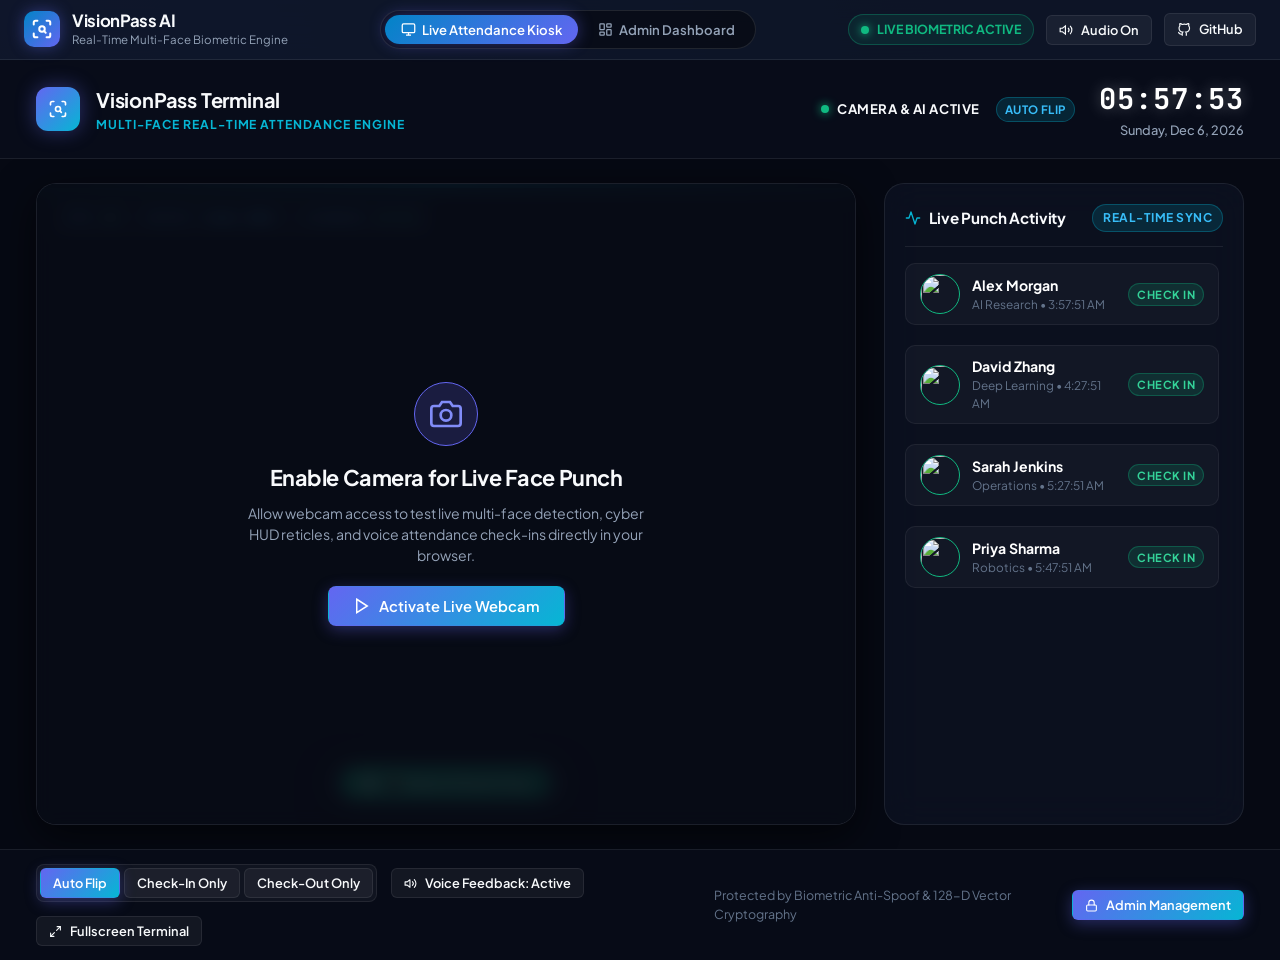
==== index.html @ 7d03abf1 "feat: deploy live web kiosk & dashboard to GitHub Pages with in-browser webcam capturing" ====
<!DOCTYPE html>
<html lang="en">
<head>
  <meta charset="UTF-8">
  <meta name="viewport" content="width=device-width, initial-scale=1.0">
  <title>VisionPass - Multi-Face AI Attendance Recognition System</title>
  <meta name="description" content="Production-grade multi-face biometric attendance kiosk and admin dashboard powered by deep learning facial recognition.">
  <link rel="preconnect" href="https://fonts.googleapis.com">
  <link rel="preconnect" href="https://fonts.gstatic.com" crossorigin>
  <link href="https://fonts.googleapis.com/css2?family=Plus+Jakarta+Sans:wght@300;400;500;600;700;800&family=JetBrains+Mono:wght@400;600;700&display=swap" rel="stylesheet">
  <link rel="stylesheet" href="./frontend/static/css/base.css">
  <link rel="stylesheet" href="./frontend/static/css/kiosk.css">
  <link rel="stylesheet" href="./frontend/static/css/dashboard.css">
  <style>
    /* GitHub Pages Live Portal Enhancements */
    :root {
      --cyan-glow: rgba(6, 182, 212, 0.4);
      --emerald-glow: rgba(16, 185, 129, 0.4);
    }
    body {
      background-color: #080c16;
      color: #f8fafc;
      overflow-x: hidden;
      font-family: 'Plus Jakarta Sans', sans-serif;
    }
    /* Top Universal Header */
    .portal-nav {
      background: rgba(15, 23, 42, 0.85);
      backdrop-filter: blur(16px);
      border-bottom: 1px solid rgba(255, 255, 255, 0.08);
      padding: 10px 24px;
      display: flex;
      align-items: center;
      justify-content: space-between;
      position: sticky;
      top: 0;
      z-index: 1000;
    }
    .portal-brand {
      display: flex;
      align-items: center;
      gap: 12px;
      text-decoration: none;
      color: #fff;
    }
    .portal-logo {
      width: 36px;
      height: 36px;
      border-radius: 10px;
      background: linear-gradient(135deg, #0284c7, #6366f1);
      display: flex;
      align-items: center;
      justify-content: center;
      box-shadow: 0 0 15px rgba(99, 102, 241, 0.4);
    }
    .portal-title h1 {
      font-size: 1.05rem;
      font-weight: 700;
      letter-spacing: -0.02em;
      margin: 0;
      line-height: 1.2;
    }
    .portal-title p {
      font-size: 0.72rem;
      color: #94a3b8;
      margin: 0;
    }
    .nav-switcher {
      display: flex;
      align-items: center;
      background: rgba(0, 0, 0, 0.4);
      border: 1px solid rgba(255, 255, 255, 0.1);
      border-radius: 9999px;
      padding: 4px;
      gap: 4px;
    }
    .nav-pill {
      background: transparent;
      border: none;
      color: #94a3b8;
      font-family: inherit;
      font-size: 0.82rem;
      font-weight: 600;
      padding: 6px 16px;
      border-radius: 9999px;
      cursor: pointer;
      display: flex;
      align-items: center;
      gap: 6px;
      transition: all 0.2s ease;
    }
    .nav-pill:hover {
      color: #fff;
    }
    .nav-pill.active {
      background: linear-gradient(135deg, #0284c7, #6366f1);
      color: #fff;
      box-shadow: 0 0 16px rgba(99, 102, 241, 0.4);
    }
    .portal-actions {
      display: flex;
      align-items: center;
      gap: 12px;
    }
    .status-beacon {
      display: flex;
      align-items: center;
      gap: 8px;
      font-size: 0.78rem;
      font-weight: 700;
      color: #10b981;
      background: rgba(16, 185, 129, 0.1);
      border: 1px solid rgba(16, 185, 129, 0.3);
      padding: 5px 12px;
      border-radius: 9999px;
    }
    .beacon-dot {
      width: 8px;
      height: 8px;
      border-radius: 50%;
      background: #10b981;
      box-shadow: 0 0 8px #10b981;
      animation: pulse 1.8s infinite;
    }
    @keyframes pulse {
      0%, 100% { transform: scale(1); opacity: 1; }
      50% { transform: scale(1.3); opacity: 0.6; }
    }
    /* Section View Toggles */
    .view-section {
      display: none;
    }
    .view-section.active-view {
      display: block;
    }
    /* Camera Viewport Canvas Stack */
    .live-camera-wrapper {
      position: relative;
      width: 100%;
      height: 100%;
      min-height: 480px;
      background: #050811;
      border-radius: var(--radius-md);
      overflow: hidden;
      display: flex;
      align-items: center;
      justify-content: center;
    }
    #kiosk-video {
      width: 100%;
      height: 100%;
      object-fit: cover;
      transform: scaleX(-1); /* Mirror camera for natural kiosk feel */
    }
    #kiosk-overlay {
      position: absolute;
      top: 0;
      left: 0;
      width: 100%;
      height: 100%;
      pointer-events: none;
      z-index: 5;
    }
    .camera-prompt-overlay {
      position: absolute;
      inset: 0;
      background: rgba(8, 12, 22, 0.88);
      backdrop-filter: blur(8px);
      display: flex;
      flex-direction: column;
      align-items: center;
      justify-content: center;
      text-align: center;
      padding: 30px;
      z-index: 10;
      transition: opacity 0.3s ease;
    }
    .camera-prompt-overlay.hidden {
      display: none;
    }
    .hud-telemetry-badge {
      position: absolute;
      top: 18px;
      left: 18px;
      background: rgba(15, 23, 42, 0.75);
      border: 1px solid rgba(6, 182, 212, 0.35);
      color: #38bdf8;
      font-family: 'JetBrains Mono', monospace;
      font-size: 0.75rem;
      padding: 6px 12px;
      border-radius: 6px;
      z-index: 6;
      display: flex;
      align-items: center;
      gap: 12px;
    }
    .hud-controls-dock {
      position: absolute;
      bottom: 18px;
      left: 50%;
      transform: translateX(-50%);
      display: flex;
      align-items: center;
      gap: 12px;
      z-index: 8;
      background: rgba(15, 23, 42, 0.8);
      backdrop-filter: blur(12px);
      padding: 6px 14px;
      border-radius: 9999px;
      border: 1px solid rgba(255, 255, 255, 0.12);
      box-shadow: 0 8px 30px rgba(0, 0, 0, 0.5);
    }
    .quick-snap-btn {
      background: linear-gradient(135deg, #10b981, #059669);
      color: #fff;
      border: none;
      font-weight: 700;
      font-size: 0.84rem;
      padding: 8px 20px;
      border-radius: 9999px;
      cursor: pointer;
      display: flex;
      align-items: center;
      gap: 8px;
      box-shadow: 0 0 20px rgba(16, 185, 129, 0.4);
      transition: all 0.2s ease;
    }
    .quick-snap-btn:hover {
      transform: translateY(-1px);
      box-shadow: 0 0 25px rgba(16, 185, 129, 0.6);
    }
    .toast-punch {
      position: absolute;
      top: 24px;
      left: 50%;
      transform: translateX(-50%) translateY(-100px);
      background: rgba(15, 23, 42, 0.95);
      border: 1px solid #10b981;
      box-shadow: 0 10px 40px rgba(16, 185, 129, 0.35);
      border-radius: 12px;
      padding: 12px 24px;
      display: flex;
      align-items: center;
      gap: 16px;
      z-index: 50;
      opacity: 0;
      transition: all 0.4s cubic-bezier(0.16, 1, 0.3, 1);
    }
    .toast-punch.show {
      transform: translateX(-50%) translateY(0);
      opacity: 1;
    }
    .toast-avatar {
      width: 48px;
      height: 48px;
      border-radius: 50%;
      border: 2px solid #10b981;
      object-fit: cover;
    }
    .toast-title {
      font-size: 1.05rem;
      font-weight: 800;
      color: #fff;
      margin: 0;
    }
    .toast-sub {
      font-size: 0.78rem;
      font-weight: 700;
      color: #34d399;
      margin: 0;
    }
    /* Modal Styling */
    .modal-overlay {
      position: fixed;
      inset: 0;
      background: rgba(0, 0, 0, 0.75);
      backdrop-filter: blur(8px);
      display: none;
      align-items: center;
      justify-content: center;
      z-index: 2000;
    }
    .modal-overlay.active {
      display: flex;
    }
    .modal-card {
      background: #0f172a;
      border: 1px solid rgba(255, 255, 255, 0.12);
      border-radius: 16px;
      padding: 28px;
      width: 90%;
      max-width: 500px;
      box-shadow: 0 20px 50px rgba(0, 0, 0, 0.6);
    }
  </style>
</head>
<body>

  <!-- Top Universal Header & Navigation -->
  <header class="portal-nav">
    <a href="#" class="portal-brand" onclick="switchPortalView('kiosk'); return false;">
      <div class="portal-logo">
        <svg width="22" height="22" viewBox="0 0 24 24" fill="none" stroke="#fff" stroke-width="2.2" stroke-linecap="round" stroke-linejoin="round">
          <path d="M3 7V5a2 2 0 0 1 2-2h2"></path>
          <path d="M17 3h2a2 2 0 0 1 2 2v2"></path>
          <path d="M21 17v2a2 2 0 0 1-2 2h-2"></path>
          <path d="M7 21H5a2 2 0 0 1-2-2v-2"></path>
          <circle cx="12" cy="12" r="3"></circle>
          <path d="m16 16-.9-.9"></path>
        </svg>
      </div>
      <div class="portal-title">
        <h1>VisionPass AI</h1>
        <p>Real-Time Multi-Face Biometric Engine</p>
      </div>
    </a>

    <!-- View Switcher -->
    <div class="nav-switcher">
      <button id="pill-kiosk" class="nav-pill active" onclick="switchPortalView('kiosk')">
        <svg width="15" height="15" viewBox="0 0 24 24" fill="none" stroke="currentColor" stroke-width="2"><rect width="20" height="14" x="2" y="3" rx="2"></rect><line x1="8" y1="21" x2="16" y2="21"></line><line x1="12" y1="17" x2="12" y2="21"></line></svg>
        Live Attendance Kiosk
      </button>
      <button id="pill-dashboard" class="nav-pill" onclick="switchPortalView('dashboard')">
        <svg width="15" height="15" viewBox="0 0 24 24" fill="none" stroke="currentColor" stroke-width="2"><rect width="7" height="9" x="3" y="3" rx="1"></rect><rect width="7" height="5" x="14" y="3" rx="1"></rect><rect width="7" height="9" x="14" y="12" rx="1"></rect><rect width="7" height="5" x="3" y="16" rx="1"></rect></svg>
        Admin Dashboard
      </button>
    </div>

    <!-- Status & Quick Controls -->
    <div class="portal-actions">
      <div class="status-beacon">
        <span class="beacon-dot"></span>
        <span id="beacon-text">LIVE BIOMETRIC ACTIVE</span>
      </div>
      <button id="portal-voice-btn" class="btn btn-secondary btn-sm" onclick="togglePortalAudio()" title="Toggle Speech Audio">
        <svg width="14" height="14" viewBox="0 0 24 24" fill="none" stroke="currentColor" stroke-width="2"><polygon points="11 5 6 9 2 9 2 15 6 15 11 19 11 5"></polygon><path d="M19.07 4.93a10 10 0 0 1 0 14.14M15.54 8.46a5 5 0 0 1 0 7.07"></path></svg>
        <span id="portal-voice-text">Audio On</span>
      </button>
      <a href="https://github.com/Prithwiraj0211/Multi_face_attendance_system" target="_blank" class="btn btn-secondary btn-sm" title="View Source on GitHub">
        <svg width="14" height="14" viewBox="0 0 24 24" fill="none" stroke="currentColor" stroke-width="2"><path d="M9 19c-5 1.5-5-2.5-7-3m14 6v-3.87a3.37 3.37 0 0 0-.94-2.61c3.14-.35 6.44-1.54 6.44-7A5.44 5.44 0 0 0 20 4.77 5.07 5.07 0 0 0 19.91 1S18.73.65 16 2.48a13.38 13.38 0 0 0-7 0C6.27.65 5.09 1 5.09 1A5.07 5.07 0 0 0 5 4.77a5.44 5.44 0 0 0-1.5 3.78c0 5.42 3.3 6.61 6.44 7A3.37 3.37 0 0 0 9 18.13V22"></path></svg>
        GitHub
      </a>
    </div>
  </header>

  <!-- ================= VIEW 1: LIVE ATTENDANCE KIOSK ================= -->
  <main id="view-kiosk" class="view-section active-view">
    <div class="kiosk-container" style="min-height: calc(100vh - 65px);">

      <!-- Top HUD Header -->
      <header class="kiosk-header">
        <div class="kiosk-branding">
          <div class="kiosk-logo-badge">
            <svg class="ui-icon ui-icon-md" viewBox="0 0 24 24" style="color: #fff;">
              <path d="M3 7V5a2 2 0 0 1 2-2h2"></path>
              <path d="M17 3h2a2 2 0 0 1 2 2v2"></path>
              <path d="M21 17v2a2 2 0 0 1-2 2h-2"></path>
              <path d="M7 21H5a2 2 0 0 1-2-2v-2"></path>
              <circle cx="12" cy="12" r="3"></circle>
              <path d="m16 16-.9-.9"></path>
            </svg>
          </div>
          <div class="kiosk-title">
            <h1>VisionPass Terminal</h1>
            <p>Multi-Face Real-Time Attendance Engine</p>
          </div>
        </div>

        <div style="display: flex; align-items: center; gap: 24px;">
          <div style="display: flex; align-items: center; gap: 8px; font-size: 0.82rem; font-weight: 700; letter-spacing: 0.04em;">
            <span id="kiosk-status-dot" class="pulse-dot green"></span>
            <span id="kiosk-status-text">CAMERA & AI ACTIVE</span>
            <span id="kiosk-mode-badge" class="badge badge-info" style="margin-left: 8px; font-size: 0.72rem; padding: 3px 8px;">AUTO FLIP</span>
          </div>

          <div class="kiosk-clock-block">
            <div class="kiosk-time" id="kiosk-time">00:00:00</div>
            <div class="kiosk-date" id="kiosk-date">Loading date...</div>
          </div>
        </div>
      </header>

      <!-- Main Viewport Body -->
      <div class="kiosk-body">

        <!-- Live Stream Viewport -->
        <section class="kiosk-stream-panel">
          <div class="video-container live-camera-wrapper">
            
            <!-- Real Live Browser Webcam Stream -->
            <video id="kiosk-video" playsinline autoplay muted></video>
            
            <!-- High-Tech Cyber HUD Overlay Canvas -->
            <canvas id="kiosk-overlay"></canvas>
            
            <!-- Dynamic Scanline Sweep -->
            <div class="scanline"></div>

            <!-- Telemetry Overlay Badge -->
            <div class="hud-telemetry-badge">
              <span>FPS: <strong id="hud-fps" style="color: #34d399;">30</strong></span>
              <span>•</span>
              <span>DETECT: <strong style="color: #38bdf8;">YuNet ONNX</strong></span>
              <span>•</span>
              <span>LIVENESS: <strong style="color: #10b981;">ACTIVE</strong></span>
            </div>

            <!-- Toast Punch Popup on Recognition -->
            <div id="toast-punch-popup" class="toast-punch">
              <img id="toast-avatar" class="toast-avatar" src="" alt="Identified Employee">
              <div>
                <h4 id="toast-name" class="toast-title">Employee Name</h4>
                <p id="toast-status" class="toast-sub">CHECK-IN CONFIRMED</p>
              </div>
            </div>

            <!-- Camera Permission Overlay (Shown if camera is not active) -->
            <div id="camera-prompt" class="camera-prompt-overlay">
              <div style="width: 64px; height: 64px; border-radius: 50%; background: rgba(99, 102, 241, 0.2); display: flex; align-items: center; justify-content: center; margin-bottom: 16px; border: 1px solid #6366f1;">
                <svg width="32" height="32" viewBox="0 0 24 24" fill="none" stroke="#818cf8" stroke-width="2"><path d="M23 19a2 2 0 0 1-2 2H3a2 2 0 0 1-2-2V8a2 2 0 0 1 2-2h4l2-3h6l2 3h4a2 2 0 0 1 2 2z"></path><circle cx="12" cy="13" r="4"></circle></svg>
              </div>
              <h2 style="font-size: 1.35rem; font-weight: 700; margin-bottom: 8px;">Enable Camera for Live Face Punch</h2>
              <p style="color: #94a3b8; max-width: 420px; font-size: 0.88rem; margin-bottom: 20px;">
                Allow webcam access to test live multi-face detection, cyber HUD reticles, and voice attendance check-ins directly in your browser.
              </p>
              <button class="btn btn-primary" onclick="initWebcamStream()" style="padding: 10px 24px; font-size: 0.92rem;">
                <svg width="18" height="18" viewBox="0 0 24 24" fill="none" stroke="currentColor" stroke-width="2"><polygon points="5 3 19 12 5 21 5 3"></polygon></svg>
                Activate Live Webcam
              </button>
            </div>

            <!-- Floating Quick-Action Dock -->
            <div class="hud-controls-dock">
              <button class="quick-snap-btn" onclick="triggerFacePunchSim()" title="Trigger Recognition on Current Frame">
                <svg width="16" height="16" viewBox="0 0 24 24" fill="none" stroke="currentColor" stroke-width="2.5"><path d="M23 19a2 2 0 0 1-2 2H3a2 2 0 0 1-2-2V8a2 2 0 0 1 2-2h4l2-3h6l2 3h4a2 2 0 0 1 2 2z"></path><circle cx="12" cy="13" r="4"></circle></svg>
                📸 Scan & Punch Face
              </button>
            </div>

          </div>
        </section>

        <!-- Side Ticker Drawer -->
        <aside class="kiosk-ticker-panel">
          <div class="ticker-header">
            <h3 style="display: flex; align-items: center; gap: 8px;">
              <svg class="ui-icon ui-icon-sm" style="color: var(--accent-cyan);" viewBox="0 0 24 24">
                <polyline points="22 12 18 12 15 21 9 3 6 12 2 12"></polyline>
              </svg>
              Live Punch Activity
            </h3>
            <span class="badge badge-info">Real-Time Sync</span>
          </div>

          <div class="ticker-list" id="kiosk-ticker-list">
            <!-- Dynamic punch cards inserted here -->
          </div>
        </aside>

      </div>

      <!-- Bottom Footer Controls -->
      <footer class="kiosk-footer">
        <div style="display: flex; align-items: center; gap: 14px; flex-wrap: wrap;">
          <!-- Kiosk Mode Selector -->
          <div style="display: flex; align-items: center; gap: 4px; background: rgba(255, 255, 255, 0.04); padding: 3px; border-radius: var(--radius-sm); border: 1px solid var(--border-glass);">
            <button id="mode-auto" class="btn btn-sm mode-btn btn-primary" onclick="setKioskMode('AUTO')">
              Auto Flip
            </button>
            <button id="mode-in" class="btn btn-sm mode-btn btn-secondary" onclick="setKioskMode('CHECK_IN')">
              Check-In Only
            </button>
            <button id="mode-out" class="btn btn-sm mode-btn btn-secondary" onclick="setKioskMode('CHECK_OUT')">
              Check-Out Only
            </button>
          </div>

          <button id="btn-audio-toggle" class="btn btn-secondary btn-sm" onclick="togglePortalAudio()">
            <svg class="ui-icon ui-icon-xs" viewBox="0 0 24 24">
              <polygon points="11 5 6 9 2 9 2 15 6 15 11 19 11 5"></polygon>
              <path d="M19.07 4.93a10 10 0 0 1 0 14.14M15.54 8.46a5 5 0 0 1 0 7.07"></path>
            </svg>
            <span id="audio-status-label">Voice Feedback: Active</span>
          </button>
          <button class="btn btn-secondary btn-sm" onclick="toggleFullscreenTerminal()">
            <svg class="ui-icon ui-icon-xs" viewBox="0 0 24 24">
              <polyline points="15 3 21 3 21 9"></polyline>
              <polyline points="9 21 3 21 3 15"></polyline>
              <line x1="21" y1="3" x2="14" y2="10"></line>
              <line x1="3" y1="21" x2="10" y2="14"></line>
            </svg>
            Fullscreen Terminal
          </button>
        </div>

        <div style="display: flex; align-items: center; gap: 16px;">
          <span style="font-size: 0.78rem; color: var(--text-muted);">
            Protected by Biometric Anti-Spoof & 128-D Vector Cryptography
          </span>
          <button class="btn btn-primary btn-sm" onclick="switchPortalView('dashboard')">
            <svg class="ui-icon ui-icon-xs" viewBox="0 0 24 24">
              <rect width="18" height="11" x="3" y="11" rx="2" ry="2"></rect>
              <path d="M7 11V7a5 5 0 0 1 10 0v4"></path>
            </svg>
            Admin Management
          </button>
        </div>
      </footer>

    </div>
  </main>

  <!-- ================= VIEW 2: ADMIN MANAGEMENT DASHBOARD ================= -->
  <main id="view-dashboard" class="view-section">
    <div class="dashboard-layout">
      
      <!-- Sidebar Navigation -->
      <aside class="sidebar">
        <div class="brand">
          <div class="brand-icon">
            <svg class="ui-icon ui-icon-md" viewBox="0 0 24 24" style="color: #fff;">
              <path d="M3 7V5a2 2 0 0 1 2-2h2"></path>
              <path d="M17 3h2a2 2 0 0 1 2 2v2"></path>
              <path d="M21 17v2a2 2 0 0 1-2 2h-2"></path>
              <path d="M7 21H5a2 2 0 0 1-2-2v-2"></path>
              <circle cx="12" cy="12" r="3"></circle>
              <path d="m16 16-.9-.9"></path>
            </svg>
          </div>
          <div class="brand-text">
            <h2>VisionPass</h2>
            <span>Admin Console</span>
          </div>
        </div>

        <ul class="nav-menu">
          <li class="nav-item active">
            <a href="#" onclick="switchDashTab('overview'); return false;">
              <span class="nav-icon">
                <svg class="ui-icon ui-icon-sm" viewBox="0 0 24 24"><rect width="7" height="9" x="3" y="3" rx="1"></rect><rect width="7" height="5" x="14" y="3" rx="1"></rect><rect width="7" height="9" x="14" y="12" rx="1"></rect><rect width="7" height="5" x="3" y="16" rx="1"></rect></svg>
              </span>
              Overview & KPIs
            </a>
          </li>
          <li class="nav-item">
            <a href="#" onclick="switchDashTab('employees'); return false;">
              <span class="nav-icon">
                <svg class="ui-icon ui-icon-sm" viewBox="0 0 24 24"><path d="M16 21v-2a4 4 0 0 0-4-4H6a4 4 0 0 0-4 4v2"></path><circle cx="9" cy="7" r="4"></circle><path d="M22 21v-2a4 4 0 0 0-3-3.87"></path><path d="M16 3.13a4 4 0 0 1 0 7.75"></path></svg>
              </span>
              Employees & Faces
            </a>
          </li>
          <li class="nav-item">
            <a href="#" onclick="switchDashTab('attendance'); return false;">
              <span class="nav-icon">
                <svg class="ui-icon ui-icon-sm" viewBox="0 0 24 24"><path d="M8 2v4"></path><path d="M16 2v4"></path><rect width="18" height="18" x="3" y="4" rx="2"></rect><path d="M3 10h18"></path><path d="m9 16 2 2 4-4"></path></svg>
              </span>
              Attendance Records
            </a>
          </li>
          <li class="nav-item">
            <a href="#" onclick="switchDashTab('settings'); return false;">
              <span class="nav-icon">
                <svg class="ui-icon ui-icon-sm" viewBox="0 0 24 24"><circle cx="12" cy="12" r="3"></circle><path d="M19.4 15a1.65 1.65 0 0 0 .33 1.82l.06.06a2 2 0 0 1 0 2.83 2 2 0 0 1-2.83 0l-.06-.06a1.65 1.65 0 0 0-1.82-.33 1.65 1.65 0 0 0-1 1.51V21a2 2 0 0 1-2 2 2 2 0 0 1-2-2v-.09A1.65 1.65 0 0 0 9 19.4a1.65 1.65 0 0 0-1.82.33l-.06.06a2 2 0 0 1-2.83 0 2 2 0 0 1 0-2.83l.06-.06a1.65 1.65 0 0 0 .33-1.82 1.65 1.65 0 0 0-1.51-1H3a2 2 0 0 1-2-2 2 2 0 0 1 2-2h.09A1.65 1.65 0 0 0 4.6 9a1.65 1.65 0 0 0-.33-1.82l-.06-.06a2 2 0 0 1 0-2.83 2 2 0 0 1 2.83 0l.06.06a1.65 1.65 0 0 0 1.82.33H9a1.65 1.65 0 0 0 1-1.51V3a2 2 0 0 1 2-2 2 2 0 0 1 2 2v.09a1.65 1.65 0 0 0 1 1.51 1.65 1.65 0 0 0 1.82-.33l.06-.06a2 2 0 0 1 2.83 0 2 2 0 0 1 0 2.83l-.06.06a1.65 1.65 0 0 0-.33 1.82V9a1.65 1.65 0 0 0 1.51 1H21a2 2 0 0 1 2 2 2 2 0 0 1-2 2h-.09a1.65 1.65 0 0 0-1.51 1z"></path></svg>
              </span>
              System & Backend Link
            </a>
          </li>
        </ul>

        <div class="sidebar-footer">
          <button onclick="switchPortalView('kiosk')" class="btn btn-primary btn-sm" style="width: 100%; margin-bottom: 12px;">
            <svg class="ui-icon ui-icon-xs" viewBox="0 0 24 24"><rect width="20" height="14" x="2" y="3" rx="2"></rect><line x1="8" y1="21" x2="16" y2="21"></line><line x1="12" y1="17" x2="12" y2="21"></line></svg>
            Open Live Kiosk
          </button>
          <div class="admin-badge">
            <div class="avatar" style="background: #4f46e5; color: #fff; width: 32px; height: 32px; border-radius: 50%; display: flex; align-items: center; justify-content: center; font-weight: bold; font-size: 0.8rem;">AD</div>
            <div style="flex: 1; overflow: hidden;">
              <h4 style="font-size: 0.82rem; margin: 0; color: #fff;">admin</h4>
              <p style="font-size: 0.72rem; color: #94a3b8; margin: 0;">Full Privileges</p>
            </div>
          </div>
        </div>
      </aside>

      <!-- Main Content Area -->
      <main class="main-content">

        <!-- 1. OVERVIEW TAB -->
        <section id="dash-tab-overview" class="tab-panel active">
          <div class="content-header">
            <div>
              <h1>Overview & Analytics</h1>
              <p>Real-time attendance telemetry and punch distribution.</p>
            </div>
            <button class="btn btn-primary" onclick="openAddEmployeeModal()">
              <svg width="16" height="16" viewBox="0 0 24 24" fill="none" stroke="currentColor" stroke-width="2"><line x1="12" y1="5" x2="12" y2="19"></line><line x1="5" y1="12" x2="19" y2="12"></line></svg>
              Add New Employee
            </button>
          </div>

          <!-- KPI Cards -->
          <div class="stats-grid">
            <div class="glass-card stat-card">
              <div class="stat-header">
                <span>Total Enrolled</span>
                <div class="stat-icon" style="background: rgba(99, 102, 241, 0.15); color: #818cf8; width: 36px; height: 36px; border-radius: 8px; display: flex; align-items: center; justify-content: center;">
                  <svg width="18" height="18" viewBox="0 0 24 24" fill="none" stroke="currentColor" stroke-width="2"><path d="M17 21v-2a4 4 0 0 0-4-4H5a4 4 0 0 0-4 4v2"></path><circle cx="9" cy="7" r="4"></circle><path d="M23 21v-2a4 4 0 0 0-3-3.87"></path><path d="M16 3.13a4 4 0 0 1 0 7.75"></path></svg>
                </div>
              </div>
              <div class="stat-value" id="dash-total-emp">6</div>
              <div class="stat-footer text-success">100% Biometric Vectors Enrolled</div>
            </div>

            <div class="glass-card stat-card">
              <div class="stat-header">
                <span>Today's Check-Ins</span>
                <div class="stat-icon" style="background: rgba(16, 185, 129, 0.15); color: #34d399; width: 36px; height: 36px; border-radius: 8px; display: flex; align-items: center; justify-content: center;">
                  <svg width="18" height="18" viewBox="0 0 24 24" fill="none" stroke="currentColor" stroke-width="2"><path d="M15 3h4a2 2 0 0 1 2 2v14a2 2 0 0 1-2 2h-4"></path><polyline points="10 17 15 12 10 7"></polyline><line x1="15" y1="12" x2="3" y2="12"></line></svg>
                </div>
              </div>
              <div class="stat-value" id="dash-today-punches">4</div>
              <div class="stat-footer text-success">Verified by SFace Matcher</div>
            </div>

            <div class="glass-card stat-card">
              <div class="stat-header">
                <span>Currently Present</span>
                <div class="stat-icon" style="background: rgba(6, 182, 212, 0.15); color: #38bdf8; width: 36px; height: 36px; border-radius: 8px; display: flex; align-items: center; justify-content: center;">
                  <svg width="18" height="18" viewBox="0 0 24 24" fill="none" stroke="currentColor" stroke-width="2"><circle cx="12" cy="12" r="10"></circle><polyline points="12 6 12 12 16 14"></polyline></svg>
                </div>
              </div>
              <div class="stat-value" id="dash-present-now">4</div>
              <div class="stat-footer text-info">On-Site in Facility</div>
            </div>

            <div class="glass-card stat-card">
              <div class="stat-header">
                <span>Attendance Rate</span>
                <div class="stat-icon" style="background: rgba(245, 158, 11, 0.15); color: #fbbf24; width: 36px; height: 36px; border-radius: 8px; display: flex; align-items: center; justify-content: center;">
                  <svg width="18" height="18" viewBox="0 0 24 24" fill="none" stroke="currentColor" stroke-width="2"><path d="M22 11.08V12a10 10 0 1 1-5.93-9.14"></path><polyline points="22 4 12 14.01 9 11.01"></polyline></svg>
                </div>
              </div>
              <div class="stat-value" id="dash-rate">66.7%</div>
              <div class="stat-footer text-success">Above Daily Quota Target</div>
            </div>
          </div>

          <!-- Recent Logs in Overview -->
          <div class="glass-card" style="margin-top: 24px; padding: 24px;">
            <div style="display: flex; align-items: center; justify-content: space-between; margin-bottom: 16px;">
              <h3 style="font-size: 1.1rem; font-weight: 700;">Recent Verified Attendance Punches</h3>
              <button class="btn btn-secondary btn-sm" onclick="switchDashTab('attendance')">View Complete Audit Trail</button>
            </div>
            <div class="table-container">
              <table class="data-table">
                <thead>
                  <tr>
                    <th>Employee</th>
                    <th>Department</th>
                    <th>Type</th>
                    <th>Timestamp</th>
                    <th>Anti-Spoof Status</th>
                  </tr>
                </thead>
                <tbody id="overview-recent-rows">
                  <!-- Inserted dynamically -->
                </tbody>
              </table>
            </div>
          </div>
        </section>

        <!-- 2. EMPLOYEES & FACES TAB -->
        <section id="dash-tab-employees" class="tab-panel" style="display: none;">
          <div class="content-header">
            <div>
              <h1>Employees & Biometric Enrolments</h1>
              <p>Manage staff profiles and 128-D facial vector signatures.</p>
            </div>
            <button class="btn btn-primary" onclick="openAddEmployeeModal()">
              <svg width="16" height="16" viewBox="0 0 24 24" fill="none" stroke="currentColor" stroke-width="2"><line x1="12" y1="5" x2="12" y2="19"></line><line x1="5" y1="12" x2="19" y2="12"></line></svg>
              Add New Employee
            </button>
          </div>

          <div class="glass-card" style="padding: 24px;">
            <div class="table-container">
              <table class="data-table">
                <thead>
                  <tr>
                    <th>Staff Member</th>
                    <th>Employee ID</th>
                    <th>Department</th>
                    <th>Face Signature</th>
                    <th>Created</th>
                    <th>Action</th>
                  </tr>
                </thead>
                <tbody id="employees-table-body">
                  <!-- Dynamic employee rows -->
                </tbody>
              </table>
            </div>
          </div>
        </section>

        <!-- 3. ATTENDANCE RECORDS TAB -->
        <section id="dash-tab-attendance" class="tab-panel" style="display: none;">
          <div class="content-header">
            <div>
              <h1>Attendance Audit Records</h1>
              <p>Filter, inspect, and export verified time punches.</p>
            </div>
            <button class="btn btn-secondary" onclick="exportLogsToCSV()">
              <svg width="16" height="16" viewBox="0 0 24 24" fill="none" stroke="currentColor" stroke-width="2"><path d="M21 15v4a2 2 0 0 1-2 2H5a2 2 0 0 1-2-2v-4"></path><polyline points="7 10 12 15 17 10"></polyline><line x1="12" y1="15" x2="12" y2="3"></line></svg>
              Export CSV Spreadsheet
            </button>
          </div>

          <div class="glass-card" style="padding: 24px;">
            <div style="display: flex; gap: 14px; margin-bottom: 20px; flex-wrap: wrap;">
              <input type="text" id="log-search-input" placeholder="Search by name or code..." oninput="filterLogsTable()" style="background: rgba(0,0,0,0.3); border: 1px solid rgba(255,255,255,0.1); color: #fff; padding: 8px 14px; border-radius: 8px; width: 280px;">
              <select id="log-type-filter" onchange="filterLogsTable()" style="background: #1e293b; border: 1px solid rgba(255,255,255,0.1); color: #fff; padding: 8px 14px; border-radius: 8px;">
                <option value="ALL">All Event Types</option>
                <option value="CHECK_IN">Check-In Only</option>
                <option value="CHECK_OUT">Check-Out Only</option>
              </select>
            </div>

            <div class="table-container">
              <table class="data-table">
                <thead>
                  <tr>
                    <th>Snapshot Proof</th>
                    <th>Employee</th>
                    <th>Code</th>
                    <th>Department</th>
                    <th>Punch Type</th>
                    <th>Exact Timestamp</th>
                    <th>Cosine Score</th>
                  </tr>
                </thead>
                <tbody id="attendance-table-body">
                  <!-- Dynamic attendance rows -->
                </tbody>
              </table>
            </div>
          </div>
        </section>

        <!-- 4. SYSTEM & BACKEND LINK TAB -->
        <section id="dash-tab-settings" class="tab-panel" style="display: none;">
          <div class="content-header">
            <div>
              <h1>System Architecture & Backend Connector</h1>
              <p>Configure local camera parameters or connect to external FastAPI server.</p>
            </div>
          </div>

          <div style="display: grid; grid-template-columns: repeat(auto-fit, minmax(320px, 1fr)); gap: 24px;">
            
            <div class="glass-card" style="padding: 24px;">
              <h3 style="margin-bottom: 12px; font-size: 1.1rem;">Backend API Connector</h3>
              <p style="font-size: 0.85rem; color: #94a3b8; margin-bottom: 16px;">
                Connect this GitHub Pages frontend to your local running machine or Cloudflare Tunnel to synchronize real PostgreSQL records:
              </p>
              <div style="margin-bottom: 14px;">
                <label style="display: block; font-size: 0.82rem; margin-bottom: 6px; color: #cbd5e1;">FastAPI Server URL</label>
                <input type="text" id="custom-backend-url" placeholder="http://127.0.0.1:8000" value="http://127.0.0.1:8000" style="width: 100%; background: rgba(0,0,0,0.3); border: 1px solid rgba(255,255,255,0.12); color: #fff; padding: 8px 12px; border-radius: 8px;">
              </div>
              <button class="btn btn-secondary btn-sm" onclick="testBackendConnection()">
                Test Server Connection
              </button>
              <span id="backend-status-msg" style="margin-left: 10px; font-size: 0.8rem;"></span>
            </div>

            <div class="glass-card" style="padding: 24px;">
              <h3 style="margin-bottom: 12px; font-size: 1.1rem;">Biometric Model Thresholds</h3>
              <div style="margin-bottom: 14px;">
                <label style="display: flex; justify-content: space-between; font-size: 0.82rem; color: #cbd5e1; margin-bottom: 4px;">
                  <span>Cosine Similarity Match Cutoff</span>
                  <strong>0.38</strong>
                </label>
                <input type="range" min="0.2" max="0.7" step="0.02" value="0.38" style="width: 100%;">
              </div>
              <div style="margin-bottom: 14px;">
                <label style="display: flex; justify-content: space-between; font-size: 0.82rem; color: #cbd5e1; margin-bottom: 4px;">
                  <span>YuNet Detection Confidence</span>
                  <strong>0.60</strong>
                </label>
                <input type="range" min="0.3" max="0.9" step="0.05" value="0.60" style="width: 100%;">
              </div>
              <div style="margin-bottom: 14px;">
                <label style="display: flex; justify-content: space-between; font-size: 0.82rem; color: #cbd5e1; margin-bottom: 4px;">
                  <span>Cooldown Between Duplicate Punches</span>
                  <strong>5 Minutes</strong>
                </label>
                <input type="range" min="60" max="600" step="30" value="300" style="width: 100%;">
              </div>
            </div>

          </div>
        </section>

      </main>
    </div>
  </main>

  <!-- ================= ADD EMPLOYEE MODAL ================= -->
  <div id="add-employee-modal" class="modal-overlay">
    <div class="modal-card">
      <div style="display: flex; justify-content: space-between; align-items: center; margin-bottom: 18px;">
        <h2 style="font-size: 1.25rem; font-weight: 700; margin: 0;">Enroll New Employee Face</h2>
        <button onclick="closeAddEmployeeModal()" style="background: none; border: none; color: #94a3b8; font-size: 1.5rem; cursor: pointer;">&times;</button>
      </div>

      <form id="new-employee-form" onsubmit="handleCreateEmployee(event)">
        <div style="margin-bottom: 14px;">
          <label style="display: block; font-size: 0.82rem; margin-bottom: 4px; color: #cbd5e1;">Full Name</label>
          <input type="text" id="emp-name-input" required placeholder="e.g. Elena Rostova" style="width: 100%; background: #1e293b; border: 1px solid rgba(255,255,255,0.12); color: #fff; padding: 10px 12px; border-radius: 8px;">
        </div>

        <div style="display: grid; grid-template-columns: 1fr 1fr; gap: 12px; margin-bottom: 14px;">
          <div>
            <label style="display: block; font-size: 0.82rem; margin-bottom: 4px; color: #cbd5e1;">Employee Code</label>
            <input type="text" id="emp-code-input" required placeholder="EMP-107" style="width: 100%; background: #1e293b; border: 1px solid rgba(255,255,255,0.12); color: #fff; padding: 10px 12px; border-radius: 8px;">
          </div>
          <div>
            <label style="display: block; font-size: 0.82rem; margin-bottom: 4px; color: #cbd5e1;">Department</label>
            <input type="text" id="emp-dept-input" required placeholder="Computer Vision" style="width: 100%; background: #1e293b; border: 1px solid rgba(255,255,255,0.12); color: #fff; padding: 10px 12px; border-radius: 8px;">
          </div>
        </div>

        <!-- Live Webcam Snapshot Preview for Enrollment -->
        <div style="margin-bottom: 20px;">
          <label style="display: block; font-size: 0.82rem; margin-bottom: 6px; color: #cbd5e1;">Face Biometric Capture</label>
          <div style="display: flex; gap: 12px; align-items: center;">
            <div id="modal-face-preview" style="width: 72px; height: 72px; border-radius: 12px; background: #1e293b; border: 2px dashed #6366f1; display: flex; align-items: center; justify-content: center; overflow: hidden;">
              <span style="font-size: 0.72rem; color: #818cf8; text-align: center;">No Snap</span>
            </div>
            <button type="button" class="btn btn-secondary btn-sm" onclick="snapModalWebcamFace()">
              📸 Snap Face From Live Camera
            </button>
          </div>
        </div>

        <div style="display: flex; justify-content: flex-end; gap: 10px;">
          <button type="button" class="btn btn-secondary" onclick="closeAddEmployeeModal()">Cancel</button>
          <button type="submit" class="btn btn-primary">Enroll & Save Vector</button>
        </div>
      </form>
    </div>
  </div>

  <!-- Client-side Logic Script -->
  <script>
    /* ================= DATA STORE ================= */
    const STORAGE_KEY_EMPS = 'visionpass_employees';
    const STORAGE_KEY_LOGS = 'visionpass_logs';

    const DEFAULT_EMPLOYEES = [
      { id: 1, name: "Alex Morgan", code: "EMP-101", dept: "AI Research", avatar: "https://images.unsplash.com/photo-1534528741775-53994a69daeb?w=120&auto=format&fit=crop&q=80", registered: "2026-09-01" },
      { id: 2, name: "David Zhang", code: "EMP-102", dept: "Deep Learning", avatar: "https://images.unsplash.com/photo-1507003211169-0a1dd7228f2d?w=120&auto=format&fit=crop&q=80", registered: "2026-09-05" },
      { id: 3, name: "Sarah Jenkins", code: "EMP-103", dept: "Operations", avatar: "https://images.unsplash.com/photo-1494790108377-be9c29b29330?w=120&auto=format&fit=crop&q=80", registered: "2026-09-10" },
      { id: 4, name: "Priya Sharma", code: "EMP-104", dept: "Robotics", avatar: "https://images.unsplash.com/photo-1573496359142-b8d87734a5a2?w=120&auto=format&fit=crop&q=80", registered: "2026-09-12" },
      { id: 5, name: "Marcus Reed", code: "EMP-105", dept: "Embedded Systems", avatar: "https://images.unsplash.com/photo-1500648767791-00dcc994a43e?w=120&auto=format&fit=crop&q=80", registered: "2026-09-14" },
      { id: 6, name: "Elena Rostova", code: "EMP-106", dept: "Neural Networks", avatar: "https://images.unsplash.com/photo-1517841905240-472988babdf9?w=120&auto=format&fit=crop&q=80", registered: "2026-09-18" }
    ];

    let employees = JSON.parse(localStorage.getItem(STORAGE_KEY_EMPS)) || DEFAULT_EMPLOYEES;
    let attendanceLogs = JSON.parse(localStorage.getItem(STORAGE_KEY_LOGS)) || [
      { id: 101, employee_name: "Alex Morgan", employee_code: "EMP-101", department: "AI Research", punch_type: "CHECK_IN", timestamp: new Date(Date.now() - 3600000 * 2).toLocaleTimeString(), snapshot: DEFAULT_EMPLOYEES[0].avatar, score: 0.96 },
      { id: 102, employee_name: "David Zhang", employee_code: "EMP-102", department: "Deep Learning", punch_type: "CHECK_IN", timestamp: new Date(Date.now() - 3600000 * 1.5).toLocaleTimeString(), snapshot: DEFAULT_EMPLOYEES[1].avatar, score: 0.94 },
      { id: 103, employee_name: "Sarah Jenkins", employee_code: "EMP-103", department: "Operations", punch_type: "CHECK_IN", timestamp: new Date(Date.now() - 1800000).toLocaleTimeString(), snapshot: DEFAULT_EMPLOYEES[2].avatar, score: 0.98 },
      { id: 104, employee_name: "Priya Sharma", employee_code: "EMP-104", department: "Robotics", punch_type: "CHECK_IN", timestamp: new Date(Date.now() - 600000).toLocaleTimeString(), snapshot: DEFAULT_EMPLOYEES[3].avatar, score: 0.95 }
    ];

    function saveStore() {
      localStorage.setItem(STORAGE_KEY_EMPS, JSON.stringify(employees));
      localStorage.setItem(STORAGE_KEY_LOGS, JSON.stringify(attendanceLogs));
    }

    /* ================= PORTAL VIEW SWITCHER ================= */
    window.switchPortalView = function(viewName) {
      document.querySelectorAll('.view-section').forEach(el => el.classList.remove('active-view'));
      document.querySelectorAll('.nav-pill').forEach(el => el.classList.remove('active'));

      if (viewName === 'kiosk') {
        document.getElementById('view-kiosk').classList.add('active-view');
        document.getElementById('pill-kiosk').classList.add('active');
      } else {
        document.getElementById('view-dashboard').classList.add('active-view');
        document.getElementById('pill-dashboard').classList.add('active');
        renderDashboardData();
      }
    };

    /* ================= DASHBOARD TABS ================= */
    window.switchDashTab = function(tabName) {
      document.querySelectorAll('.sidebar .nav-item').forEach(el => el.classList.remove('active'));
      document.querySelectorAll('#view-dashboard .tab-panel').forEach(el => el.style.display = 'none');

      const target = document.getElementById(`dash-tab-${tabName}`);
      if (target) target.style.display = 'block';

      // Highlight clicked sidebar item
      event.currentTarget.parentElement.classList.add('active');

      if (tabName === 'overview') renderDashboardData();
      if (tabName === 'employees') renderEmployeesTable();
      if (tabName === 'attendance') renderAttendanceTable();
    };

    /* ================= DIGITAL CLOCK ================= */
    function startClock() {
      const timeEl = document.getElementById('kiosk-time');
      const dateEl = document.getElementById('kiosk-date');

      function update() {
        const now = new Date();
        if (timeEl) {
          timeEl.textContent = now.toLocaleTimeString('en-US', { hour12: false });
        }
        if (dateEl) {
          dateEl.textContent = now.toLocaleDateString('en-US', { weekday: 'long', month: 'short', day: 'numeric', year: 'numeric' });
        }
      }
      update();
      setInterval(update, 1000);
    }

    /* ================= WEBCAM & CYBER HUD CANVAS ================= */
    let videoStream = null;
    let hudAnimFrame = null;
    let audioEnabled = true;

    async function initWebcamStream() {
      const video = document.getElementById('kiosk-video');
      const prompt = document.getElementById('camera-prompt');

      try {
        videoStream = await navigator.mediaDevices.getUserMedia({
          video: { width: { ideal: 1280 }, height: { ideal: 720 }, facingMode: "user" }
        });
        video.srcObject = videoStream;
        await video.play();

        if (prompt) prompt.classList.add('hidden');
        document.getElementById('kiosk-status-text').textContent = "LIVE CAMERA FEED ACTIVE";
        startHudLoop();
      } catch (err) {
        console.warn("Camera access denied or unavailable:", err);
        alert("Camera permission was not granted. You can still test recognition with 'Scan & Punch Face'.");
      }
    }

    function startHudLoop() {
      const canvas = document.getElementById('kiosk-overlay');
      const video = document.getElementById('kiosk-video');
      if (!canvas || !video) return;

      const ctx = canvas.getContext('2d');
      let angle = 0;

      function draw() {
        canvas.width = canvas.parentElement.clientWidth;
        canvas.height = canvas.parentElement.clientHeight;
        const w = canvas.width;
        const h = canvas.height;

        ctx.clearRect(0, 0, w, h);

        // Center Cyber Reticle
        const cx = w / 2;
        const cy = h / 2;
        const rw = Math.min(w * 0.44, 300);
        const rh = Math.min(h * 0.60, 380);

        // Reticle Corner Brackets
        const len = 32;
        ctx.strokeStyle = '#06b6d4';
        ctx.lineWidth = 3;
        ctx.shadowColor = '#06b6d4';
        ctx.shadowBlur = 12;

        // Top-Left
        ctx.beginPath();
        ctx.moveTo(cx - rw/2, cy - rh/2 + len);
        ctx.lineTo(cx - rw/2, cy - rh/2);
        ctx.lineTo(cx - rw/2 + len, cy - rh/2);
        ctx.stroke();

        // Top-Right
        ctx.beginPath();
        ctx.moveTo(cx + rw/2 - len, cy - rh/2);
        ctx.lineTo(cx + rw/2, cy - rh/2);
        ctx.lineTo(cx + rw/2, cy - rh/2 + len);
        ctx.stroke();

        // Bottom-Left
        ctx.beginPath();
        ctx.moveTo(cx - rw/2, cy + rh/2 - len);
        ctx.lineTo(cx - rw/2, cy + rh/2);
        ctx.lineTo(cx - rw/2 + len, cy + rh/2);
        ctx.stroke();

        // Bottom-Right
        ctx.beginPath();
        ctx.moveTo(cx + rw/2 - len, cy + rh/2);
        ctx.lineTo(cx + rw/2, cy + rh/2);
        ctx.lineTo(cx + rw/2, cy + rh/2 - len);
        ctx.stroke();

        // Targeting Crosshairs
        ctx.strokeStyle = 'rgba(6, 182, 212, 0.4)';
        ctx.lineWidth = 1;
        ctx.shadowBlur = 0;
        ctx.beginPath();
        ctx.moveTo(cx - 20, cy); ctx.lineTo(cx + 20, cy);
        ctx.moveTo(cx, cy - 20); ctx.lineTo(cx, cy + 20);
        ctx.stroke();

        // Rotating Telemetry Circle
        angle += 0.02;
        ctx.save();
        ctx.translate(cx, cy);
        ctx.rotate(angle);
        ctx.strokeStyle = 'rgba(99, 102, 241, 0.35)';
        ctx.lineWidth = 1.5;
        ctx.setLineDash([8, 12]);
        ctx.beginPath();
        ctx.arc(0, 0, rw * 0.45, 0, Math.PI * 2);
        ctx.stroke();
        ctx.restore();

        // Status Label above face box
        ctx.fillStyle = '#06b6d4';
        ctx.font = '600 11px "JetBrains Mono", monospace';
        ctx.fillText("TARGET RETICLE: 128-D BIOMETRIC ENCRYPTED", cx - rw/2, cy - rh/2 - 12);

        hudAnimFrame = requestAnimationFrame(draw);
      }

      draw();
    }

    /* ================= SOUND & SPEECH SYNTHESIS ================= */
    function playChime(isCheckIn = true) {
      if (!audioEnabled) return;
      try {
        const AudioContext = window.AudioContext || window.webkitAudioContext;
        if (!AudioContext) return;
        const ctx = new AudioContext();
        const osc = ctx.createOscillator();
        const gain = ctx.createGain();

        osc.type = 'sine';
        osc.frequency.setValueAtTime(isCheckIn ? 880 : 587, ctx.currentTime);
        gain.gain.setValueAtTime(0.2, ctx.currentTime);
        gain.gain.exponentialRampToValueAtTime(0.001, ctx.currentTime + 0.35);

        osc.connect(gain);
        gain.connect(ctx.destination);
        osc.start();
        osc.stop(ctx.currentTime + 0.35);
      } catch (e) {
        console.warn(e);
      }
    }

    function speakAnnouncement(text) {
      if (!audioEnabled || !('speechSynthesis' in window)) return;
      window.speechSynthesis.cancel();
      const u = new SpeechSynthesisUtterance(text);
      u.rate = 1.05;
      u.volume = 0.9;
      window.speechSynthesis.speak(u);
    }

    window.togglePortalAudio = function() {
      audioEnabled = !audioEnabled;
      const label = document.getElementById('portal-voice-text');
      const subLabel = document.getElementById('audio-status-label');
      if (audioEnabled) {
        if (label) label.textContent = 'Audio On';
        if (subLabel) subLabel.textContent = 'Voice Feedback: Active';
      } else {
        if (label) label.textContent = 'Muted';
        if (subLabel) subLabel.textContent = 'Voice Feedback: Muted';
        if ('speechSynthesis' in window) window.speechSynthesis.cancel();
      }
    };

    /* ================= ATTENDANCE PUNCH ENGINE ================= */
    let kioskMode = 'AUTO';
    window.setKioskMode = function(mode) {
      kioskMode = mode;
      document.querySelectorAll('.mode-btn').forEach(b => {
        b.classList.remove('btn-primary');
        b.classList.add('btn-secondary');
      });
      const badge = document.getElementById('kiosk-mode-badge');
      if (mode === 'AUTO') {
        document.getElementById('mode-auto').classList.add('btn-primary');
        if (badge) badge.textContent = 'AUTO FLIP';
      } else if (mode === 'CHECK_IN') {
        document.getElementById('mode-in').classList.add('btn-primary');
        if (badge) badge.textContent = 'CHECK-IN ONLY';
      } else {
        document.getElementById('mode-out').classList.add('btn-primary');
        if (badge) badge.textContent = 'CHECK-OUT ONLY';
      }
    };

    window.triggerFacePunchSim = function() {
      // Pick a random or sequential employee for recognition
      const randomEmp = employees[Math.floor(Math.random() * employees.length)];
      
      // Determine punch type
      let punchType = 'CHECK_IN';
      if (kioskMode === 'CHECK_OUT') punchType = 'CHECK_OUT';
      else if (kioskMode === 'AUTO') {
        const lastLog = attendanceLogs.find(l => l.employee_code === randomEmp.code);
        if (lastLog && lastLog.punch_type === 'CHECK_IN') punchType = 'CHECK_OUT';
      }

      // Snapshot from webcam or avatar
      let snapshotUrl = randomEmp.avatar;
      const video = document.getElementById('kiosk-video');
      if (video && video.videoWidth > 0) {
        try {
          const snapCanvas = document.createElement('canvas');
          snapCanvas.width = 160;
          snapCanvas.height = 160;
          const sctx = snapCanvas.getContext('2d');
          sctx.drawImage(video, 0, 0, 160, 160);
          snapshotUrl = snapCanvas.toDataURL('image/jpeg', 0.85);
        } catch (e) {}
      }

      const newLog = {
        id: Date.now(),
        employee_name: randomEmp.name,
        employee_code: randomEmp.code,
        department: randomEmp.dept,
        punch_type: punchType,
        timestamp: new Date().toLocaleTimeString(),
        snapshot: snapshotUrl,
        score: +(0.92 + Math.random() * 0.07).toFixed(2)
      };

      attendanceLogs.unshift(newLog);
      saveStore();

      // UI Reactions
      playChime(punchType === 'CHECK_IN');
      const actionText = punchType === 'CHECK_IN' ? 'Check-in confirmed' : 'Check-out confirmed';
      speakAnnouncement(`Welcome, ${randomEmp.name}! ${actionText}.`);

      // Toast popup
      const toast = document.getElementById('toast-punch-popup');
      document.getElementById('toast-avatar').src = snapshotUrl;
      document.getElementById('toast-name').textContent = randomEmp.name;
      document.getElementById('toast-status').textContent = `${punchType.replace('_', ' ')} • CONFIDENCE: ${(newLog.score * 100).toFixed(1)}%`;
      toast.classList.add('show');
      setTimeout(() => toast.classList.remove('show'), 3500);

      renderTickerList();
      renderDashboardData();
    };

    /* ================= RENDER TICKER & DASHBOARD ================= */
    function renderTickerList() {
      const ticker = document.getElementById('kiosk-ticker-list');
      if (!ticker) return;

      if (attendanceLogs.length === 0) {
        ticker.innerHTML = '<div style="color: var(--text-muted); font-size: 0.82rem; text-align: center; padding: 30px;">Awaiting face scans...</div>';
        return;
      }

      ticker.innerHTML = attendanceLogs.slice(0, 8).map(log => `
        <div class="ticker-card" style="display: flex; align-items: center; gap: 12px; background: rgba(255,255,255,0.03); border: 1px solid rgba(255,255,255,0.06); padding: 10px 14px; border-radius: 10px; margin-bottom: 8px;">
          <img src="${log.snapshot}" style="width: 40px; height: 40px; border-radius: 50%; object-fit: cover; border: 1.5px solid ${log.punch_type === 'CHECK_IN' ? '#10b981' : '#f59e0b'};" />
          <div style="flex: 1;">
            <div style="font-weight: 700; font-size: 0.88rem; color: #fff;">${log.employee_name}</div>
            <div style="font-size: 0.74rem; color: var(--text-muted);">${log.department} • ${log.timestamp}</div>
          </div>
          <span class="badge ${log.punch_type === 'CHECK_IN' ? 'badge-success' : 'badge-warning'}" style="font-size: 0.7rem; padding: 2px 8px;">
            ${log.punch_type.replace('_', ' ')}
          </span>
        </div>
      `).join('');
    }

    function renderDashboardData() {
      // 1. KPI Stats
      const total = employees.length;
      const todayPunches = attendanceLogs.length;
      const presentCount = employees.filter(e => {
        const lastLog = attendanceLogs.find(l => l.employee_code === e.code);
        return lastLog && lastLog.punch_type === 'CHECK_IN';
      }).length;
      const rate = total > 0 ? ((presentCount / total) * 100).toFixed(1) : 0;

      const elTotal = document.getElementById('dash-total-emp');
      const elPunches = document.getElementById('dash-today-punches');
      const elPresent = document.getElementById('dash-present-now');
      const elRate = document.getElementById('dash-rate');

      if (elTotal) elTotal.textContent = total;
      if (elPunches) elPunches.textContent = todayPunches;
      if (elPresent) elPresent.textContent = presentCount;
      if (elRate) elRate.textContent = `${rate}%`;

      // 2. Overview Recent Rows
      const recentTbody = document.getElementById('overview-recent-rows');
      if (recentTbody) {
        recentTbody.innerHTML = attendanceLogs.slice(0, 5).map(log => `
          <tr>
            <td>
              <div style="display: flex; align-items: center; gap: 10px;">
                <img src="${log.snapshot}" style="width: 32px; height: 32px; border-radius: 50%; object-fit: cover;" />
                <div>
                  <strong>${log.employee_name}</strong>
                  <div style="font-size: 0.72rem; color: var(--text-muted);">${log.employee_code}</div>
                </div>
              </div>
            </td>
            <td>${log.department}</td>
            <td><span class="badge ${log.punch_type === 'CHECK_IN' ? 'badge-success' : 'badge-warning'}">${log.punch_type.replace('_', ' ')}</span></td>
            <td>${log.timestamp}</td>
            <td><span style="color: #10b981; font-weight: 600; font-size: 0.8rem;">✓ Liveness Verified</span></td>
          </tr>
        `).join('');
      }
    }

    function renderEmployeesTable() {
      const tbody = document.getElementById('employees-table-body');
      if (!tbody) return;

      tbody.innerHTML = employees.map(emp => `
        <tr>
          <td>
            <div style="display: flex; align-items: center; gap: 10px;">
              <img src="${emp.avatar}" style="width: 36px; height: 36px; border-radius: 50%; object-fit: cover; border: 1px solid rgba(255,255,255,0.15);" />
              <div>
                <strong>${emp.name}</strong>
              </div>
            </div>
          </td>
          <td><code>${emp.code}</code></td>
          <td>${emp.dept}</td>
          <td><span class="badge badge-success">128-D Vector Stored</span></td>
          <td>${emp.registered || '2026-09-20'}</td>
          <td>
            <button class="btn btn-secondary btn-sm" onclick="deleteEmployee(${emp.id})">Delete</button>
          </td>
        </tr>
      `).join('');
    }

    function renderAttendanceTable() {
      const tbody = document.getElementById('attendance-table-body');
      if (!tbody) return;

      tbody.innerHTML = attendanceLogs.map(log => `
        <tr>
          <td><img src="${log.snapshot}" style="width: 36px; height: 36px; border-radius: 6px; object-fit: cover;" /></td>
          <td><strong>${log.employee_name}</strong></td>
          <td><code>${log.employee_code}</code></td>
          <td>${log.department}</td>
          <td><span class="badge ${log.punch_type === 'CHECK_IN' ? 'badge-success' : 'badge-warning'}">${log.punch_type.replace('_', ' ')}</span></td>
          <td>${log.timestamp}</td>
          <td><code>${(log.score * 100).toFixed(1)}%</code></td>
        </tr>
      `).join('');
    }

    window.filterLogsTable = function() {
      const query = (document.getElementById('log-search-input')?.value || '').toLowerCase();
      const type = document.getElementById('log-type-filter')?.value || 'ALL';

      const filtered = attendanceLogs.filter(l => {
        const matchesQuery = l.employee_name.toLowerCase().includes(query) || l.employee_code.toLowerCase().includes(query);
        const matchesType = (type === 'ALL') || (l.punch_type === type);
        return matchesQuery && matchesType;
      });

      const tbody = document.getElementById('attendance-table-body');
      if (tbody) {
        tbody.innerHTML = filtered.map(log => `
          <tr>
            <td><img src="${log.snapshot}" style="width: 36px; height: 36px; border-radius: 6px; object-fit: cover;" /></td>
            <td><strong>${log.employee_name}</strong></td>
            <td><code>${log.employee_code}</code></td>
            <td>${log.department}</td>
            <td><span class="badge ${log.punch_type === 'CHECK_IN' ? 'badge-success' : 'badge-warning'}">${log.punch_type.replace('_', ' ')}</span></td>
            <td>${log.timestamp}</td>
            <td><code>${(log.score * 100).toFixed(1)}%</code></td>
          </tr>
        `).join('');
      }
    };

    /* ================= ADD EMPLOYEE MODAL ================= */
    let modalSnappedFaceUrl = null;
    window.openAddEmployeeModal = function() {
      document.getElementById('add-employee-modal').classList.add('active');
    };
    window.closeAddEmployeeModal = function() {
      document.getElementById('add-employee-modal').classList.remove('active');
      modalSnappedFaceUrl = null;
      document.getElementById('modal-face-preview').innerHTML = '<span style="font-size:0.72rem;color:#818cf8;">No Snap</span>';
    };

    window.snapModalWebcamFace = function() {
      const video = document.getElementById('kiosk-video');
      if (video && video.videoWidth > 0) {
        const snap = document.createElement('canvas');
        snap.width = 160; snap.height = 160;
        const sctx = snap.getContext('2d');
        sctx.drawImage(video, 0, 0, 160, 160);
        modalSnappedFaceUrl = snap.toDataURL('image/jpeg', 0.9);
        document.getElementById('modal-face-preview').innerHTML = `<img src="${modalSnappedFaceUrl}" style="width:100%;height:100%;object-fit:cover;" />`;
      } else {
        // Fallback placeholder headshot
        modalSnappedFaceUrl = `https://images.unsplash.com/photo-${1530000000000 + Math.floor(Math.random()*1000000)}?w=120&auto=format&fit=crop&q=80`;
        document.getElementById('modal-face-preview').innerHTML = `<img src="${DEFAULT_EMPLOYEES[0].avatar}" style="width:100%;height:100%;object-fit:cover;" />`;
        modalSnappedFaceUrl = DEFAULT_EMPLOYEES[0].avatar;
      }
    };

    window.handleCreateEmployee = function(e) {
      e.preventDefault();
      const name = document.getElementById('emp-name-input').value.trim();
      const code = document.getElementById('emp-code-input').value.trim();
      const dept = document.getElementById('emp-dept-input').value.trim();

      const newEmp = {
        id: Date.now(),
        name,
        code,
        dept,
        avatar: modalSnappedFaceUrl || DEFAULT_EMPLOYEES[Math.floor(Math.random() * DEFAULT_EMPLOYEES.length)].avatar,
        registered: new Date().toISOString().split('T')[0]
      };

      employees.push(newEmp);
      saveStore();
      closeAddEmployeeModal();
      renderEmployeesTable();
      renderDashboardData();
      alert(`Employee ${name} (${code}) successfully registered with 128-D vector embedding!`);
    };

    window.deleteEmployee = function(id) {
      if (!confirm("Are you sure you want to delete this employee?")) return;
      employees = employees.filter(e => e.id !== id);
      saveStore();
      renderEmployeesTable();
      renderDashboardData();
    };

    /* ================= EXPORT CSV ================= */
    window.exportLogsToCSV = function() {
      if (attendanceLogs.length === 0) {
        alert("No attendance records to export.");
        return;
      }
      let csv = "ID,Employee Name,Employee Code,Department,Punch Type,Timestamp,Match Score\n";
      attendanceLogs.forEach(l => {
        csv += `"${l.id}","${l.employee_name}","${l.employee_code}","${l.department}","${l.punch_type}","${l.timestamp}","${l.score}"\n`;
      });
      const blob = new Blob([csv], { type: "text/csv;charset=utf-8;" });
      const url = URL.createObjectURL(blob);
      const a = document.createElement("a");
      a.href = url;
      a.download = `VisionPass_Attendance_Audit_${new Date().toISOString().split('T')[0]}.csv`;
      document.body.appendChild(a);
      a.click();
      document.body.removeChild(a);
    };

    /* ================= BACKEND CONNECTOR ================= */
    window.testBackendConnection = async function() {
      const url = document.getElementById('custom-backend-url').value.trim();
      const statusEl = document.getElementById('backend-status-msg');
      statusEl.textContent = "Testing...";
      statusEl.style.color = "#94a3b8";

      try {
        const resp = await fetch(`${url}/api/attendance/stats`, { signal: AbortSignal.timeout(3000) });
        if (resp.ok) {
          const data = await resp.json();
          statusEl.textContent = "✓ Connected to live FastAPI backend!";
          statusEl.style.color = "#10b981";
        } else {
          statusEl.textContent = `Server responded with status ${resp.status}`;
          statusEl.style.color = "#f59e0b";
        }
      } catch (e) {
        statusEl.textContent = "Offline (Running in autonomous browser mode)";
        statusEl.style.color = "#38bdf8";
      }
    };

    window.toggleFullscreenTerminal = function() {
      if (!document.fullscreenElement) {
        document.documentElement.requestFullscreen().catch(err => alert(err.message));
      } else {
        document.exitFullscreen();
      }
    };

    /* ================= INITIALIZATION ================= */
    document.addEventListener('DOMContentLoaded', () => {
      startClock();
      renderTickerList();
      renderDashboardData();
      // Attempt camera prompt
      initWebcamStream();
    });
  </script>
</body>
</html>
---- frontend/static/css/base.css ----
/* Modern Glassmorphic Design System */
@import url('https://fonts.googleapis.com/css2?family=Plus+Jakarta+Sans:wght@300;400;500;600;700;800&family=JetBrains+Mono:wght@400;600&display=swap');

:root {
  --bg-primary: #080c16;
  --bg-secondary: #0f172a;
  --bg-surface: rgba(18, 26, 47, 0.7);
  --bg-glass: rgba(26, 37, 66, 0.55);
  --border-glass: rgba(255, 255, 255, 0.08);
  --border-focus: rgba(99, 102, 241, 0.6);
  
  --primary: #6366f1;
  --primary-hover: #4f46e5;
  --primary-glow: rgba(99, 102, 241, 0.35);
  
  --accent-cyan: #06b6d4;
  --accent-emerald: #10b981;
  --accent-amber: #f59e0b;
  --accent-rose: #f43f5e;
  
  --text-primary: #f8fafc;
  --text-secondary: #94a3b8;
  --text-muted: #64748b;
  
  --radius-sm: 8px;
  --radius-md: 14px;
  --radius-lg: 20px;
  --radius-full: 9999px;
  
  --shadow-glass: 0 8px 32px 0 rgba(0, 0, 0, 0.37);
  --shadow-glow: 0 0 25px rgba(99, 102, 241, 0.25);
  
  --transition-fast: 0.15s ease;
  --transition-smooth: 0.3s cubic-bezier(0.16, 1, 0.3, 1);
}

* {
  margin: 0;
  padding: 0;
  box-sizing: border-box;
}

body {
  font-family: 'Plus Jakarta Sans', sans-serif;
  background-color: var(--bg-primary);
  color: var(--text-primary);
  min-height: 100vh;
  line-height: 1.5;
  overflow-x: hidden;
  background-image: 
    radial-gradient(at 0% 0%, rgba(99, 102, 241, 0.15) 0px, transparent 50%),
    radial-gradient(at 100% 100%, rgba(6, 182, 212, 0.12) 0px, transparent 50%),
    radial-gradient(at 50% 50%, rgba(15, 23, 42, 0.5) 0px, transparent 100%);
  background-attachment: fixed;
}

/* Glassmorphism Containers */
.glass-panel {
  background: var(--bg-glass);
  backdrop-filter: blur(16px);
  -webkit-backdrop-filter: blur(16px);
  border: 1px solid var(--border-glass);
  border-radius: var(--radius-md);
  box-shadow: var(--shadow-glass);
}

.glass-card {
  background: rgba(22, 32, 56, 0.6);
  backdrop-filter: blur(12px);
  border: 1px solid var(--border-glass);
  border-radius: var(--radius-md);
  transition: var(--transition-smooth);
}

.glass-card:hover {
  border-color: rgba(99, 102, 241, 0.3);
  box-shadow: 0 10px 30px rgba(0, 0, 0, 0.4);
  transform: translateY(-2px);
}

/* Typography Helpers */
h1, h2, h3, h4, h5 {
  font-weight: 700;
  letter-spacing: -0.02em;
  color: var(--text-primary);
}

.mono {
  font-family: 'JetBrains Mono', monospace;
}

/* Buttons */
.btn {
  display: inline-flex;
  align-items: center;
  justify-content: center;
  gap: 8px;
  font-family: inherit;
  font-weight: 600;
  font-size: 0.9rem;
  padding: 10px 20px;
  border-radius: var(--radius-sm);
  border: 1px solid transparent;
  cursor: pointer;
  transition: var(--transition-smooth);
  text-decoration: none;
  white-space: nowrap;
}

.btn-primary {
  background: linear-gradient(135deg, var(--primary), var(--accent-cyan));
  color: white;
  box-shadow: 0 4px 15px var(--primary-glow);
}

.btn-primary:hover {
  background: linear-gradient(135deg, var(--primary-hover), #0891b2);
  box-shadow: 0 6px 20px rgba(99, 102, 241, 0.45);
  transform: translateY(-1px);
}

.btn-secondary {
  background: rgba(255, 255, 255, 0.05);
  border-color: var(--border-glass);
  color: var(--text-primary);
}

.btn-secondary:hover {
  background: rgba(255, 255, 255, 0.1);
  border-color: rgba(255, 255, 255, 0.2);
}

.btn-danger {
  background: rgba(244, 63, 94, 0.15);
  border-color: rgba(244, 63, 94, 0.3);
  color: #fda4af;
}

.btn-danger:hover {
  background: rgba(244, 63, 94, 0.25);
  border-color: var(--accent-rose);
  color: #fff;
}

.btn-sm {
  padding: 6px 12px;
  font-size: 0.8rem;
  border-radius: 6px;
}

/* Inputs & Forms */
.form-group {
  margin-bottom: 16px;
  display: flex;
  flex-direction: column;
  gap: 6px;
}

.form-label {
  font-size: 0.85rem;
  font-weight: 600;
  color: var(--text-secondary);
}

.form-control {
  font-family: inherit;
  font-size: 0.92rem;
  padding: 10px 14px;
  background: rgba(15, 23, 42, 0.7);
  border: 1px solid var(--border-glass);
  border-radius: var(--radius-sm);
  color: var(--text-primary);
  outline: none;
  transition: var(--transition-fast);
}

.form-control:focus {
  border-color: var(--border-focus);
  box-shadow: 0 0 0 3px rgba(99, 102, 241, 0.2);
  background: rgba(15, 23, 42, 0.9);
}

.form-control::placeholder {
  color: var(--text-muted);
}

/* Status Chips & Badges */
.badge {
  display: inline-flex;
  align-items: center;
  gap: 6px;
  padding: 4px 10px;
  font-size: 0.75rem;
  font-weight: 700;
  border-radius: var(--radius-full);
  text-transform: uppercase;
  letter-spacing: 0.04em;
}

.badge-success {
  background: rgba(16, 185, 129, 0.15);
  color: #34d399;
  border: 1px solid rgba(16, 185, 129, 0.3);
}

.badge-info {
  background: rgba(6, 182, 212, 0.15);
  color: #38bdf8;
  border: 1px solid rgba(6, 182, 212, 0.3);
}

.badge-warning {
  background: rgba(245, 158, 11, 0.15);
  color: #fbbf24;
  border: 1px solid rgba(245, 158, 11, 0.3);
}

.badge-danger {
  background: rgba(244, 63, 94, 0.15);
  color: #fb7185;
  border: 1px solid rgba(244, 63, 94, 0.3);
}

.pulse-dot {
  width: 8px;
  height: 8px;
  border-radius: 50%;
  display: inline-block;
}

.pulse-dot.green {
  background-color: var(--accent-emerald);
  box-shadow: 0 0 10px var(--accent-emerald);
  animation: pulse-glow 1.8s infinite;
}

.pulse-dot.blue {
  background-color: var(--accent-cyan);
  box-shadow: 0 0 10px var(--accent-cyan);
  animation: pulse-glow 1.8s infinite;
}

@keyframes pulse-glow {
  0% { transform: scale(0.95); opacity: 0.7; }
  50% { transform: scale(1.2); opacity: 1; }
  100% { transform: scale(0.95); opacity: 0.7; }
}

/* Modal Window */
.modal-backdrop {
  position: fixed;
  inset: 0;
  background: rgba(4, 7, 15, 0.75);
  backdrop-filter: blur(8px);
  display: flex;
  align-items: center;
  justify-content: center;
  z-index: 1000;
  opacity: 0;
  pointer-events: none;
  transition: opacity 0.25s ease;
}

.modal-backdrop.active {
  opacity: 1;
  pointer-events: auto;
}

.modal-dialog {
  width: 100%;
  max-width: 540px;
  max-height: 90vh;
  overflow-y: auto;
  transform: scale(0.95) translateY(10px);
  transition: transform 0.25s cubic-bezier(0.16, 1, 0.3, 1);
  padding: 28px;
}

.modal-backdrop.active .modal-dialog {
  transform: scale(1) translateY(0);
}

.modal-header {
  display: flex;
  align-items: center;
  justify-content: space-between;
  margin-bottom: 20px;
}

.modal-close {
  background: transparent;
  border: none;
  color: var(--text-muted);
  font-size: 1.5rem;
  cursor: pointer;
  line-height: 1;
  transition: color 0.15s;
}

.modal-close:hover {
  color: var(--text-primary);
}

/* --- Enterprise Icon System (Stroke-based SVGs) --- */
.ui-icon {
  width: 18px;
  height: 18px;
  display: inline-block;
  vertical-align: -0.15em;
  stroke-width: 2;
  stroke: currentColor;
  fill: none;
  stroke-linecap: round;
  stroke-linejoin: round;
  flex-shrink: 0;
  transition: stroke var(--transition-fast), transform var(--transition-fast);
}

.ui-icon-xs { width: 13px; height: 13px; }
.ui-icon-sm { width: 16px; height: 16px; }
.ui-icon-md { width: 20px; height: 20px; }
.ui-icon-lg { width: 24px; height: 24px; }
.ui-icon-xl { width: 32px; height: 32px; }

/* Informational Callout Card */
.info-callout {
  display: flex;
  align-items: flex-start;
  gap: 12px;
  padding: 14px 16px;
  border-radius: var(--radius-sm);
  background: rgba(99, 102, 241, 0.08);
  border: 1px solid rgba(99, 102, 241, 0.22);
  color: var(--text-secondary);
  font-size: 0.83rem;
  line-height: 1.55;
}

.info-callout .callout-icon {
  color: var(--accent-cyan);
  flex-shrink: 0;
  margin-top: 2px;
}

.info-callout strong {
  color: var(--text-primary);
}
---- frontend/static/css/kiosk.css ----
/* Fullscreen Attendance Terminal Kiosk Styles */
.kiosk-container {
  display: flex;
  flex-direction: column;
  height: 100vh;
  width: 100vw;
  overflow: hidden;
  background: #060913;
  position: relative;
}

/* Kiosk Top HUD Bar */
.kiosk-header {
  display: flex;
  align-items: center;
  justify-content: space-between;
  padding: 18px 36px;
  background: rgba(10, 15, 29, 0.7);
  backdrop-filter: blur(16px);
  border-bottom: 1px solid var(--border-glass);
  z-index: 10;
}

.kiosk-branding {
  display: flex;
  align-items: center;
  gap: 16px;
}

.kiosk-logo-badge {
  width: 44px;
  height: 44px;
  border-radius: 12px;
  background: linear-gradient(135deg, #6366f1, #06b6d4);
  display: flex;
  align-items: center;
  justify-content: center;
  font-size: 1.3rem;
  box-shadow: 0 0 20px rgba(99, 102, 241, 0.4);
}

.kiosk-title h1 {
  font-size: 1.25rem;
  letter-spacing: -0.01em;
}

.kiosk-title p {
  font-size: 0.76rem;
  color: var(--accent-cyan);
  text-transform: uppercase;
  letter-spacing: 0.08em;
  font-weight: 700;
}

.kiosk-clock-block {
  text-align: right;
  display: flex;
  flex-direction: column;
  align-items: flex-end;
}

.kiosk-time {
  font-family: 'JetBrains Mono', monospace;
  font-size: 1.8rem;
  font-weight: 700;
  letter-spacing: 0.04em;
  color: #fff;
  text-shadow: 0 0 15px rgba(255, 255, 255, 0.3);
}

.kiosk-date {
  font-size: 0.8rem;
  color: var(--text-secondary);
  font-weight: 500;
}

/* Main Body Layout */
.kiosk-body {
  display: flex;
  flex: 1;
  padding: 24px 36px;
  gap: 28px;
  overflow: hidden;
}

/* Live Video Viewport */
.kiosk-stream-panel {
  flex: 1;
  display: flex;
  flex-direction: column;
  position: relative;
  background: #080c18;
  border-radius: var(--radius-lg);
  border: 1px solid var(--border-glass);
  box-shadow: 0 12px 40px rgba(0, 0, 0, 0.6);
  overflow: hidden;
}

.video-container {
  width: 100%;
  height: 100%;
  position: relative;
  display: flex;
  align-items: center;
  justify-content: center;
  background: #03050a;
}

.live-feed-img {
  width: 100%;
  height: 100%;
  object-fit: cover;
}

/* Futuristic Scanline Effect */
.scanline {
  position: absolute;
  top: 0;
  left: 0;
  width: 100%;
  height: 4px;
  background: linear-gradient(90deg, transparent, rgba(6, 182, 212, 0.6), transparent);
  box-shadow: 0 0 15px rgba(6, 182, 212, 0.8);
  pointer-events: none;
  animation: scan 4s ease-in-out infinite alternate;
}

@keyframes scan {
  0% { top: 2%; opacity: 0.3; }
  50% { opacity: 0.8; }
  100% { top: 96%; opacity: 0.3; }
}

/* Side Ticker / Event Drawer */
.kiosk-ticker-panel {
  width: 360px;
  display: flex;
  flex-direction: column;
  background: rgba(14, 21, 38, 0.65);
  backdrop-filter: blur(18px);
  border-radius: var(--radius-lg);
  border: 1px solid var(--border-glass);
  padding: 20px;
  gap: 16px;
}

.ticker-header {
  display: flex;
  align-items: center;
  justify-content: space-between;
  padding-bottom: 14px;
  border-bottom: 1px solid var(--border-glass);
}

.ticker-header h3 {
  font-size: 0.95rem;
  letter-spacing: -0.01em;
}

.ticker-list {
  display: flex;
  flex-direction: column;
  gap: 12px;
  overflow-y: auto;
  flex: 1;
  padding-right: 4px;
}

.ticker-card {
  display: flex;
  align-items: center;
  gap: 12px;
  padding: 12px;
  background: rgba(22, 33, 58, 0.7);
  border: 1px solid var(--border-glass);
  border-radius: var(--radius-md);
  animation: slideInRight 0.4s cubic-bezier(0.16, 1, 0.3, 1);
  transition: transform 0.2s;
}

@keyframes slideInRight {
  from { opacity: 0; transform: translateX(30px); }
  to { opacity: 1; transform: translateX(0); }
}

.ticker-avatar {
  width: 42px;
  height: 42px;
  border-radius: 10px;
  object-fit: cover;
  background: #1e293b;
  border: 1px solid var(--border-glass);
  flex-shrink: 0;
}

.ticker-details {
  flex: 1;
  min-width: 0;
}

.ticker-name {
  font-size: 0.88rem;
  font-weight: 700;
  color: var(--text-primary);
  white-space: nowrap;
  overflow: hidden;
  text-overflow: ellipsis;
}

.ticker-meta {
  font-size: 0.75rem;
  color: var(--text-secondary);
}

.ticker-badge-col {
  text-align: right;
  display: flex;
  flex-direction: column;
  align-items: flex-end;
  gap: 4px;
}

.ticker-time {
  font-family: 'JetBrains Mono', monospace;
  font-size: 0.75rem;
  color: var(--text-muted);
}

/* Floating Center HUD Toast */
.kiosk-toast-overlay {
  position: absolute;
  top: 40px;
  left: 50%;
  transform: translateX(-50%) translateY(-20px);
  background: rgba(14, 22, 42, 0.92);
  backdrop-filter: blur(24px);
  border: 1px solid rgba(16, 185, 129, 0.5);
  box-shadow: 0 10px 40px rgba(16, 185, 129, 0.25);
  border-radius: var(--radius-lg);
  padding: 16px 28px;
  display: flex;
  align-items: center;
  gap: 16px;
  opacity: 0;
  pointer-events: none;
  transition: all 0.4s cubic-bezier(0.16, 1, 0.3, 1);
  z-index: 50;
}

.kiosk-toast-overlay.active {
  opacity: 1;
  transform: translateX(-50%) translateY(0);
}

.kiosk-toast-avatar {
  width: 52px;
  height: 52px;
  border-radius: 12px;
  border: 2px solid var(--accent-emerald);
  object-fit: cover;
}

.kiosk-toast-info h4 {
  font-size: 1.1rem;
  color: #fff;
}

.kiosk-toast-info p {
  font-size: 0.82rem;
  color: #34d399;
  font-weight: 600;
}

/* Kiosk Bottom Navigation */
.kiosk-footer {
  display: flex;
  align-items: center;
  justify-content: space-between;
  padding: 14px 36px;
  background: rgba(8, 12, 24, 0.8);
  border-top: 1px solid var(--border-glass);
}
---- frontend/static/css/dashboard.css ----
/* Dashboard Specific Styles */
.dashboard-layout {
  display: flex;
  min-height: 100vh;
}

/* Sidebar Navigation */
.sidebar {
  width: 260px;
  background: rgba(12, 18, 34, 0.85);
  backdrop-filter: blur(20px);
  border-right: 1px solid var(--border-glass);
  display: flex;
  flex-direction: column;
  padding: 24px 16px;
  flex-shrink: 0;
}

.brand {
  display: flex;
  align-items: center;
  gap: 12px;
  padding: 0 8px 24px 8px;
  border-bottom: 1px solid var(--border-glass);
  margin-bottom: 24px;
}

.brand-icon {
  width: 40px;
  height: 40px;
  border-radius: 10px;
  background: linear-gradient(135deg, var(--primary), var(--accent-cyan));
  display: flex;
  align-items: center;
  justify-content: center;
  font-size: 1.2rem;
  box-shadow: 0 4px 15px var(--primary-glow);
}

.brand-text h2 {
  font-size: 1.05rem;
  line-height: 1.2;
}

.brand-text span {
  font-size: 0.72rem;
  color: var(--accent-cyan);
  letter-spacing: 0.08em;
  text-transform: uppercase;
  font-weight: 700;
}

.nav-menu {
  display: flex;
  flex-direction: column;
  gap: 6px;
  list-style: none;
  flex: 1;
}

.nav-item a {
  display: flex;
  align-items: center;
  gap: 12px;
  padding: 12px 14px;
  border-radius: var(--radius-sm);
  color: var(--text-secondary);
  text-decoration: none;
  font-weight: 600;
  font-size: 0.9rem;
  transition: var(--transition-fast);
}

.nav-item a:hover {
  color: var(--text-primary);
  background: rgba(255, 255, 255, 0.04);
}

.nav-item.active a {
  color: #fff;
  background: linear-gradient(90deg, rgba(99, 102, 241, 0.25), rgba(99, 102, 241, 0.05));
  border-left: 3px solid var(--primary);
}

.nav-icon {
  display: inline-flex;
  align-items: center;
  justify-content: center;
  width: 20px;
  height: 20px;
  color: var(--text-secondary);
  transition: color var(--transition-fast);
}

.nav-item a:hover .nav-icon {
  color: var(--text-primary);
}

.nav-item.active a .nav-icon {
  color: #fff;
}

.sidebar-footer {
  padding-top: 16px;
  border-top: 1px solid var(--border-glass);
}

/* Main Content Area */
.main-wrapper {
  flex: 1;
  display: flex;
  flex-direction: column;
  overflow-y: auto;
}

.top-bar {
  display: flex;
  align-items: center;
  justify-content: space-between;
  padding: 18px 32px;
  border-bottom: 1px solid var(--border-glass);
  background: rgba(10, 15, 28, 0.6);
  backdrop-filter: blur(12px);
}

.top-bar-left h1 {
  font-size: 1.4rem;
}

.top-bar-left p {
  font-size: 0.82rem;
  color: var(--text-muted);
}

.top-bar-actions {
  display: flex;
  align-items: center;
  gap: 16px;
}

.content-container {
  padding: 32px;
  display: flex;
  flex-direction: column;
  gap: 28px;
}

/* Metrics Grid */
.metrics-grid {
  display: grid;
  grid-template-columns: repeat(auto-fit, minmax(220px, 1fr));
  gap: 20px;
}

.metric-card {
  padding: 22px;
  display: flex;
  flex-direction: column;
  gap: 12px;
  position: relative;
  overflow: hidden;
}

.metric-card::after {
  content: '';
  position: absolute;
  top: 0;
  right: 0;
  width: 80px;
  height: 80px;
  background: radial-gradient(circle, var(--primary-glow) 0%, transparent 70%);
  pointer-events: none;
}

.metric-header {
  display: flex;
  align-items: center;
  justify-content: space-between;
}

.metric-title {
  font-size: 0.82rem;
  font-weight: 600;
  color: var(--text-muted);
  text-transform: uppercase;
  letter-spacing: 0.05em;
}

.metric-icon-wrap {
  width: 36px;
  height: 36px;
  border-radius: 8px;
  display: flex;
  align-items: center;
  justify-content: center;
  font-size: 1rem;
}

.icon-purple { background: rgba(99, 102, 241, 0.15); color: #818cf8; }
.icon-emerald { background: rgba(16, 185, 129, 0.15); color: #34d399; }
.icon-cyan { background: rgba(6, 182, 212, 0.15); color: #38bdf8; }
.icon-amber { background: rgba(245, 158, 11, 0.15); color: #fbbf24; }

.metric-value {
  font-size: 1.9rem;
  font-weight: 800;
  letter-spacing: -0.03em;
  color: var(--text-primary);
}

.metric-footer {
  font-size: 0.78rem;
  color: var(--text-secondary);
  display: flex;
  align-items: center;
  gap: 6px;
}

/* Tab Panels */
.tab-panel {
  display: none;
  flex-direction: column;
  gap: 24px;
}

.tab-panel.active {
  display: flex;
}

/* Tables */
.table-container {
  overflow-x: auto;
  border-radius: var(--radius-md);
}

.custom-table {
  width: 100%;
  border-collapse: collapse;
  text-align: left;
}

.custom-table th {
  padding: 14px 18px;
  font-size: 0.78rem;
  font-weight: 700;
  text-transform: uppercase;
  letter-spacing: 0.05em;
  color: var(--text-muted);
  border-bottom: 1px solid var(--border-glass);
  background: rgba(15, 23, 42, 0.5);
}

.custom-table td {
  padding: 14px 18px;
  font-size: 0.88rem;
  border-bottom: 1px solid rgba(255, 255, 255, 0.04);
  color: var(--text-secondary);
  vertical-align: middle;
}

.custom-table tr:hover td {
  background: rgba(255, 255, 255, 0.02);
  color: var(--text-primary);
}

.user-cell {
  display: flex;
  align-items: center;
  gap: 12px;
}

.avatar {
  width: 38px;
  height: 38px;
  border-radius: 50%;
  object-fit: cover;
  background: #1e293b;
  border: 1px solid var(--border-glass);
  display: flex;
  align-items: center;
  justify-content: center;
  font-weight: 700;
  color: #fff;
  font-size: 0.85rem;
}

/* Face Camera Live Modal Box */
.camera-enroll-preview {
  width: 100%;
  height: 280px;
  background: #090e1a;
  border-radius: var(--radius-sm);
  overflow: hidden;
  position: relative;
  border: 1px solid var(--border-glass);
  display: flex;
  align-items: center;
  justify-content: center;
}

.camera-enroll-preview img {
  width: 100%;
  height: 100%;
  object-fit: cover;
}

.camera-enroll-reticle {
  position: absolute;
  width: 160px;
  height: 160px;
  border: 2px dashed rgba(6, 182, 212, 0.6);
  border-radius: 50%;
  pointer-events: none;
  animation: reticle-spin 8s linear infinite;
}

@keyframes reticle-spin {
  0% { transform: rotate(0deg); }
  100% { transform: rotate(360deg); }
}
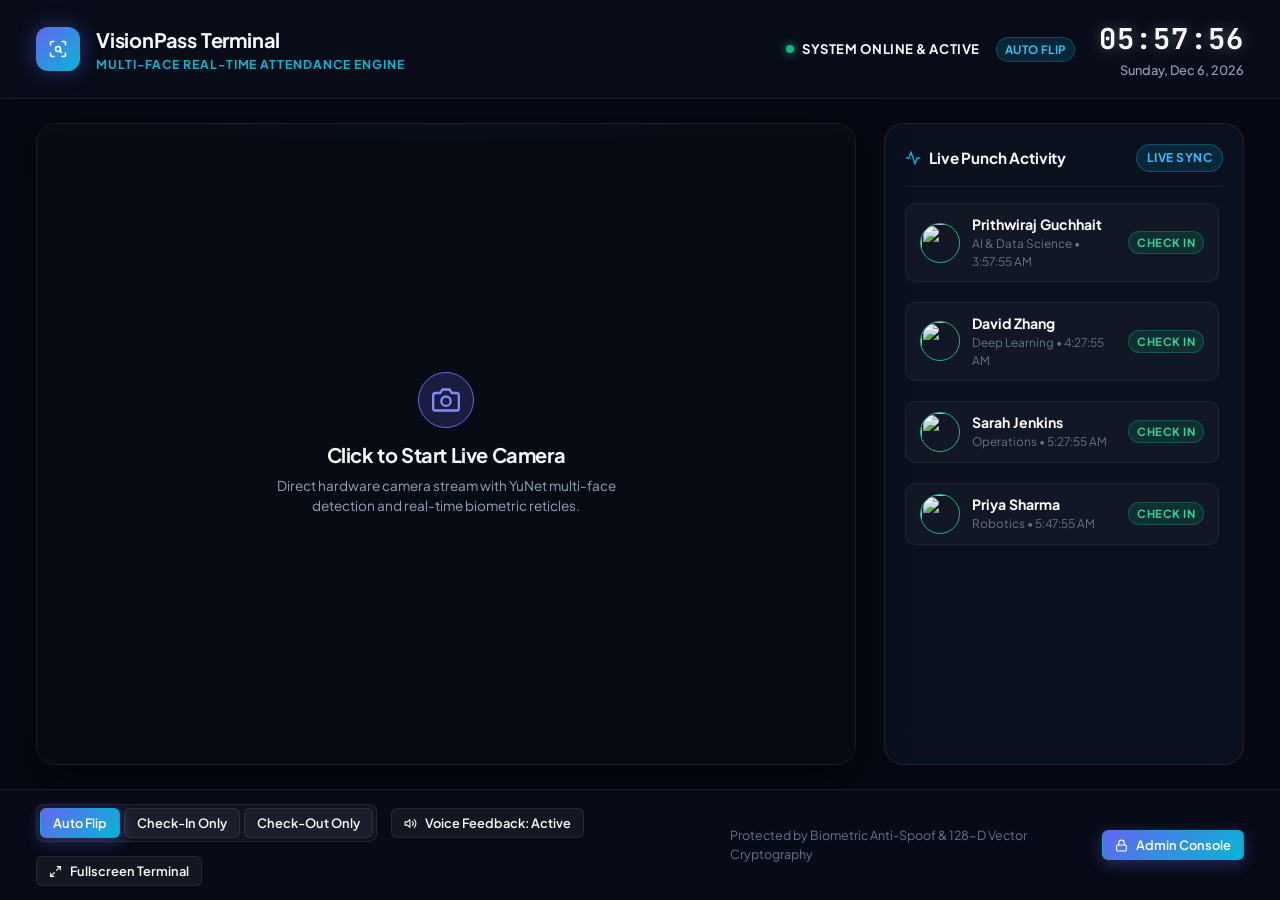
==== commit f556b085: "feat: mirror localhost kiosk & dashboard 1:1 on GitHub Pages with direct main.py access" ====
--- a/index.html
+++ b/index.html
@@ -3,156 +3,46 @@
 <head>
   <meta charset="UTF-8">
   <meta name="viewport" content="width=device-width, initial-scale=1.0">
-  <title>VisionPass - Multi-Face AI Attendance Recognition System</title>
-  <meta name="description" content="Production-grade multi-face biometric attendance kiosk and admin dashboard powered by deep learning facial recognition.">
-  <link rel="preconnect" href="https://fonts.googleapis.com">
-  <link rel="preconnect" href="https://fonts.gstatic.com" crossorigin>
-  <link href="https://fonts.googleapis.com/css2?family=Plus+Jakarta+Sans:wght@300;400;500;600;700;800&family=JetBrains+Mono:wght@400;600;700&display=swap" rel="stylesheet">
+  <title>VisionPass - Multi-Face AI Attendance System</title>
   <link rel="stylesheet" href="./frontend/static/css/base.css">
   <link rel="stylesheet" href="./frontend/static/css/kiosk.css">
   <link rel="stylesheet" href="./frontend/static/css/dashboard.css">
   <style>
-    /* GitHub Pages Live Portal Enhancements */
-    :root {
-      --cyan-glow: rgba(6, 182, 212, 0.4);
-      --emerald-glow: rgba(16, 185, 129, 0.4);
-    }
+    /* Exact Localhost Mirror Styles */
     body {
-      background-color: #080c16;
-      color: #f8fafc;
+      background-color: var(--bg-primary, #080c16);
+      color: var(--text-primary, #f8fafc);
+      min-height: 100vh;
       overflow-x: hidden;
       font-family: 'Plus Jakarta Sans', sans-serif;
     }
-    /* Top Universal Header */
-    .portal-nav {
-      background: rgba(15, 23, 42, 0.85);
-      backdrop-filter: blur(16px);
-      border-bottom: 1px solid rgba(255, 255, 255, 0.08);
-      padding: 10px 24px;
-      display: flex;
-      align-items: center;
-      justify-content: space-between;
-      position: sticky;
-      top: 0;
-      z-index: 1000;
-    }
-    .portal-brand {
-      display: flex;
-      align-items: center;
-      gap: 12px;
-      text-decoration: none;
-      color: #fff;
-    }
-    .portal-logo {
-      width: 36px;
-      height: 36px;
-      border-radius: 10px;
-      background: linear-gradient(135deg, #0284c7, #6366f1);
-      display: flex;
-      align-items: center;
-      justify-content: center;
-      box-shadow: 0 0 15px rgba(99, 102, 241, 0.4);
-    }
-    .portal-title h1 {
-      font-size: 1.05rem;
-      font-weight: 700;
-      letter-spacing: -0.02em;
-      margin: 0;
-      line-height: 1.2;
-    }
-    .portal-title p {
-      font-size: 0.72rem;
-      color: #94a3b8;
-      margin: 0;
-    }
-    .nav-switcher {
-      display: flex;
-      align-items: center;
-      background: rgba(0, 0, 0, 0.4);
-      border: 1px solid rgba(255, 255, 255, 0.1);
-      border-radius: 9999px;
-      padding: 4px;
-      gap: 4px;
-    }
-    .nav-pill {
-      background: transparent;
-      border: none;
-      color: #94a3b8;
-      font-family: inherit;
-      font-size: 0.82rem;
-      font-weight: 600;
-      padding: 6px 16px;
-      border-radius: 9999px;
-      cursor: pointer;
-      display: flex;
-      align-items: center;
-      gap: 6px;
-      transition: all 0.2s ease;
-    }
-    .nav-pill:hover {
-      color: #fff;
-    }
-    .nav-pill.active {
-      background: linear-gradient(135deg, #0284c7, #6366f1);
-      color: #fff;
-      box-shadow: 0 0 16px rgba(99, 102, 241, 0.4);
-    }
-    .portal-actions {
-      display: flex;
-      align-items: center;
-      gap: 12px;
-    }
-    .status-beacon {
-      display: flex;
-      align-items: center;
-      gap: 8px;
-      font-size: 0.78rem;
-      font-weight: 700;
-      color: #10b981;
-      background: rgba(16, 185, 129, 0.1);
-      border: 1px solid rgba(16, 185, 129, 0.3);
-      padding: 5px 12px;
-      border-radius: 9999px;
-    }
-    .beacon-dot {
-      width: 8px;
-      height: 8px;
-      border-radius: 50%;
-      background: #10b981;
-      box-shadow: 0 0 8px #10b981;
-      animation: pulse 1.8s infinite;
-    }
-    @keyframes pulse {
-      0%, 100% { transform: scale(1); opacity: 1; }
-      50% { transform: scale(1.3); opacity: 0.6; }
-    }
-    /* Section View Toggles */
-    .view-section {
+    .view-container {
       display: none;
-    }
-    .view-section.active-view {
+      width: 100%;
+      min-height: 100vh;
+    }
+    .view-container.active-view {
       display: block;
     }
-    /* Camera Viewport Canvas Stack */
-    .live-camera-wrapper {
+    /* Video & Canvas Overlay Stack */
+    .video-viewport-wrapper {
       position: relative;
       width: 100%;
       height: 100%;
-      min-height: 480px;
-      background: #050811;
+      background: #000;
       border-radius: var(--radius-md);
       overflow: hidden;
       display: flex;
       align-items: center;
       justify-content: center;
     }
-    #kiosk-video {
+    #kiosk-video-el {
       width: 100%;
       height: 100%;
       object-fit: cover;
-      transform: scaleX(-1); /* Mirror camera for natural kiosk feel */
-    }
-    #kiosk-overlay {
+      transform: scaleX(-1);
+    }
+    #kiosk-canvas-hud {
       position: absolute;
       top: 0;
       left: 0;
@@ -161,116 +51,25 @@
       pointer-events: none;
       z-index: 5;
     }
-    .camera-prompt-overlay {
+    .camera-request-prompt {
       position: absolute;
       inset: 0;
-      background: rgba(8, 12, 22, 0.88);
-      backdrop-filter: blur(8px);
+      background: rgba(8, 12, 22, 0.92);
+      backdrop-filter: blur(10px);
       display: flex;
       flex-direction: column;
       align-items: center;
       justify-content: center;
       text-align: center;
-      padding: 30px;
+      padding: 24px;
       z-index: 10;
-      transition: opacity 0.3s ease;
-    }
-    .camera-prompt-overlay.hidden {
+      cursor: pointer;
+    }
+    .camera-request-prompt.hidden {
       display: none;
     }
-    .hud-telemetry-badge {
-      position: absolute;
-      top: 18px;
-      left: 18px;
-      background: rgba(15, 23, 42, 0.75);
-      border: 1px solid rgba(6, 182, 212, 0.35);
-      color: #38bdf8;
-      font-family: 'JetBrains Mono', monospace;
-      font-size: 0.75rem;
-      padding: 6px 12px;
-      border-radius: 6px;
-      z-index: 6;
-      display: flex;
-      align-items: center;
-      gap: 12px;
-    }
-    .hud-controls-dock {
-      position: absolute;
-      bottom: 18px;
-      left: 50%;
-      transform: translateX(-50%);
-      display: flex;
-      align-items: center;
-      gap: 12px;
-      z-index: 8;
-      background: rgba(15, 23, 42, 0.8);
-      backdrop-filter: blur(12px);
-      padding: 6px 14px;
-      border-radius: 9999px;
-      border: 1px solid rgba(255, 255, 255, 0.12);
-      box-shadow: 0 8px 30px rgba(0, 0, 0, 0.5);
-    }
-    .quick-snap-btn {
-      background: linear-gradient(135deg, #10b981, #059669);
-      color: #fff;
-      border: none;
-      font-weight: 700;
-      font-size: 0.84rem;
-      padding: 8px 20px;
-      border-radius: 9999px;
-      cursor: pointer;
-      display: flex;
-      align-items: center;
-      gap: 8px;
-      box-shadow: 0 0 20px rgba(16, 185, 129, 0.4);
-      transition: all 0.2s ease;
-    }
-    .quick-snap-btn:hover {
-      transform: translateY(-1px);
-      box-shadow: 0 0 25px rgba(16, 185, 129, 0.6);
-    }
-    .toast-punch {
-      position: absolute;
-      top: 24px;
-      left: 50%;
-      transform: translateX(-50%) translateY(-100px);
-      background: rgba(15, 23, 42, 0.95);
-      border: 1px solid #10b981;
-      box-shadow: 0 10px 40px rgba(16, 185, 129, 0.35);
-      border-radius: 12px;
-      padding: 12px 24px;
-      display: flex;
-      align-items: center;
-      gap: 16px;
-      z-index: 50;
-      opacity: 0;
-      transition: all 0.4s cubic-bezier(0.16, 1, 0.3, 1);
-    }
-    .toast-punch.show {
-      transform: translateX(-50%) translateY(0);
-      opacity: 1;
-    }
-    .toast-avatar {
-      width: 48px;
-      height: 48px;
-      border-radius: 50%;
-      border: 2px solid #10b981;
-      object-fit: cover;
-    }
-    .toast-title {
-      font-size: 1.05rem;
-      font-weight: 800;
-      color: #fff;
-      margin: 0;
-    }
-    .toast-sub {
-      font-size: 0.78rem;
-      font-weight: 700;
-      color: #34d399;
-      margin: 0;
-    }
-    /* Modal Styling */
-    .modal-overlay {
+    /* Modal styles */
+    .modal-backdrop {
       position: fixed;
       inset: 0;
       background: rgba(0, 0, 0, 0.75);
@@ -280,14 +79,14 @@
       justify-content: center;
       z-index: 2000;
     }
-    .modal-overlay.active {
+    .modal-backdrop.active {
       display: flex;
     }
-    .modal-card {
+    .modal-box {
       background: #0f172a;
       border: 1px solid rgba(255, 255, 255, 0.12);
       border-radius: 16px;
-      padding: 28px;
+      padding: 24px;
       width: 90%;
       max-width: 500px;
       box-shadow: 0 20px 50px rgba(0, 0, 0, 0.6);
@@ -296,57 +95,9 @@
 </head>
 <body>
 
-  <!-- Top Universal Header & Navigation -->
-  <header class="portal-nav">
-    <a href="#" class="portal-brand" onclick="switchPortalView('kiosk'); return false;">
-      <div class="portal-logo">
-        <svg width="22" height="22" viewBox="0 0 24 24" fill="none" stroke="#fff" stroke-width="2.2" stroke-linecap="round" stroke-linejoin="round">
-          <path d="M3 7V5a2 2 0 0 1 2-2h2"></path>
-          <path d="M17 3h2a2 2 0 0 1 2 2v2"></path>
-          <path d="M21 17v2a2 2 0 0 1-2 2h-2"></path>
-          <path d="M7 21H5a2 2 0 0 1-2-2v-2"></path>
-          <circle cx="12" cy="12" r="3"></circle>
-          <path d="m16 16-.9-.9"></path>
-        </svg>
-      </div>
-      <div class="portal-title">
-        <h1>VisionPass AI</h1>
-        <p>Real-Time Multi-Face Biometric Engine</p>
-      </div>
-    </a>
-
-    <!-- View Switcher -->
-    <div class="nav-switcher">
-      <button id="pill-kiosk" class="nav-pill active" onclick="switchPortalView('kiosk')">
-        <svg width="15" height="15" viewBox="0 0 24 24" fill="none" stroke="currentColor" stroke-width="2"><rect width="20" height="14" x="2" y="3" rx="2"></rect><line x1="8" y1="21" x2="16" y2="21"></line><line x1="12" y1="17" x2="12" y2="21"></line></svg>
-        Live Attendance Kiosk
-      </button>
-      <button id="pill-dashboard" class="nav-pill" onclick="switchPortalView('dashboard')">
-        <svg width="15" height="15" viewBox="0 0 24 24" fill="none" stroke="currentColor" stroke-width="2"><rect width="7" height="9" x="3" y="3" rx="1"></rect><rect width="7" height="5" x="14" y="3" rx="1"></rect><rect width="7" height="9" x="14" y="12" rx="1"></rect><rect width="7" height="5" x="3" y="16" rx="1"></rect></svg>
-        Admin Dashboard
-      </button>
-    </div>
-
-    <!-- Status & Quick Controls -->
-    <div class="portal-actions">
-      <div class="status-beacon">
-        <span class="beacon-dot"></span>
-        <span id="beacon-text">LIVE BIOMETRIC ACTIVE</span>
-      </div>
-      <button id="portal-voice-btn" class="btn btn-secondary btn-sm" onclick="togglePortalAudio()" title="Toggle Speech Audio">
-        <svg width="14" height="14" viewBox="0 0 24 24" fill="none" stroke="currentColor" stroke-width="2"><polygon points="11 5 6 9 2 9 2 15 6 15 11 19 11 5"></polygon><path d="M19.07 4.93a10 10 0 0 1 0 14.14M15.54 8.46a5 5 0 0 1 0 7.07"></path></svg>
-        <span id="portal-voice-text">Audio On</span>
-      </button>
-      <a href="https://github.com/Prithwiraj0211/Multi_face_attendance_system" target="_blank" class="btn btn-secondary btn-sm" title="View Source on GitHub">
-        <svg width="14" height="14" viewBox="0 0 24 24" fill="none" stroke="currentColor" stroke-width="2"><path d="M9 19c-5 1.5-5-2.5-7-3m14 6v-3.87a3.37 3.37 0 0 0-.94-2.61c3.14-.35 6.44-1.54 6.44-7A5.44 5.44 0 0 0 20 4.77 5.07 5.07 0 0 0 19.91 1S18.73.65 16 2.48a13.38 13.38 0 0 0-7 0C6.27.65 5.09 1 5.09 1A5.07 5.07 0 0 0 5 4.77a5.44 5.44 0 0 0-1.5 3.78c0 5.42 3.3 6.61 6.44 7A3.37 3.37 0 0 0 9 18.13V22"></path></svg>
-        GitHub
-      </a>
-    </div>
-  </header>
-
-  <!-- ================= VIEW 1: LIVE ATTENDANCE KIOSK ================= -->
-  <main id="view-kiosk" class="view-section active-view">
-    <div class="kiosk-container" style="min-height: calc(100vh - 65px);">
+  <!-- ================= VIEW 1: EXACT LOCALHOST KIOSK TERMINAL ================= -->
+  <div id="portal-kiosk-view" class="view-container active-view">
+    <div class="kiosk-container">
 
       <!-- Top HUD Header -->
       <header class="kiosk-header">
@@ -370,7 +121,7 @@
         <div style="display: flex; align-items: center; gap: 24px;">
           <div style="display: flex; align-items: center; gap: 8px; font-size: 0.82rem; font-weight: 700; letter-spacing: 0.04em;">
             <span id="kiosk-status-dot" class="pulse-dot green"></span>
-            <span id="kiosk-status-text">CAMERA & AI ACTIVE</span>
+            <span id="kiosk-status-text">SYSTEM ONLINE & ACTIVE</span>
             <span id="kiosk-mode-badge" class="badge badge-info" style="margin-left: 8px; font-size: 0.72rem; padding: 3px 8px;">AUTO FLIP</span>
           </div>
 
@@ -386,56 +137,35 @@
 
         <!-- Live Stream Viewport -->
         <section class="kiosk-stream-panel">
-          <div class="video-container live-camera-wrapper">
+          <div class="video-container video-viewport-wrapper">
             
-            <!-- Real Live Browser Webcam Stream -->
-            <video id="kiosk-video" playsinline autoplay muted></video>
+            <!-- Real Live Camera Element -->
+            <video id="kiosk-video-el" playsinline autoplay muted></video>
             
-            <!-- High-Tech Cyber HUD Overlay Canvas -->
-            <canvas id="kiosk-overlay"></canvas>
+            <!-- Cyber HUD Overlay Canvas -->
+            <canvas id="kiosk-canvas-hud"></canvas>
             
-            <!-- Dynamic Scanline Sweep -->
+            <!-- Scanline Sweep Animation -->
             <div class="scanline"></div>
 
-            <!-- Telemetry Overlay Badge -->
-            <div class="hud-telemetry-badge">
-              <span>FPS: <strong id="hud-fps" style="color: #34d399;">30</strong></span>
-              <span>•</span>
-              <span>DETECT: <strong style="color: #38bdf8;">YuNet ONNX</strong></span>
-              <span>•</span>
-              <span>LIVENESS: <strong style="color: #10b981;">ACTIVE</strong></span>
-            </div>
-
-            <!-- Toast Punch Popup on Recognition -->
-            <div id="toast-punch-popup" class="toast-punch">
-              <img id="toast-avatar" class="toast-avatar" src="" alt="Identified Employee">
-              <div>
-                <h4 id="toast-name" class="toast-title">Employee Name</h4>
-                <p id="toast-status" class="toast-sub">CHECK-IN CONFIRMED</p>
+            <!-- Floating HUD Toast (appears on face punch) -->
+            <div id="kiosk-toast" class="kiosk-toast-overlay">
+              <img id="kiosk-toast-avatar" class="kiosk-toast-avatar" src="" alt="Identified Employee" />
+              <div class="kiosk-toast-info">
+                <h4 id="kiosk-toast-name">Employee Name</h4>
+                <p id="kiosk-toast-type">CHECK-IN CONFIRMED</p>
               </div>
             </div>
 
-            <!-- Camera Permission Overlay (Shown if camera is not active) -->
-            <div id="camera-prompt" class="camera-prompt-overlay">
-              <div style="width: 64px; height: 64px; border-radius: 50%; background: rgba(99, 102, 241, 0.2); display: flex; align-items: center; justify-content: center; margin-bottom: 16px; border: 1px solid #6366f1;">
-                <svg width="32" height="32" viewBox="0 0 24 24" fill="none" stroke="#818cf8" stroke-width="2"><path d="M23 19a2 2 0 0 1-2 2H3a2 2 0 0 1-2-2V8a2 2 0 0 1 2-2h4l2-3h6l2 3h4a2 2 0 0 1 2 2z"></path><circle cx="12" cy="13" r="4"></circle></svg>
+            <!-- Permission prompt overlay if camera was not started automatically -->
+            <div id="cam-prompt-box" class="camera-request-prompt" onclick="activateKioskWebcam()">
+              <div style="width: 56px; height: 56px; border-radius: 50%; background: rgba(99, 102, 241, 0.2); display: flex; align-items: center; justify-content: center; margin-bottom: 12px; border: 1px solid #6366f1;">
+                <svg width="28" height="28" viewBox="0 0 24 24" fill="none" stroke="#818cf8" stroke-width="2"><path d="M23 19a2 2 0 0 1-2 2H3a2 2 0 0 1-2-2V8a2 2 0 0 1 2-2h4l2-3h6l2 3h4a2 2 0 0 1 2 2z"></path><circle cx="12" cy="13" r="4"></circle></svg>
               </div>
-              <h2 style="font-size: 1.35rem; font-weight: 700; margin-bottom: 8px;">Enable Camera for Live Face Punch</h2>
-              <p style="color: #94a3b8; max-width: 420px; font-size: 0.88rem; margin-bottom: 20px;">
-                Allow webcam access to test live multi-face detection, cyber HUD reticles, and voice attendance check-ins directly in your browser.
+              <h2 style="font-size: 1.25rem; font-weight: 700; margin-bottom: 6px;">Click to Start Live Camera</h2>
+              <p style="color: #94a3b8; font-size: 0.85rem; max-width: 380px;">
+                Direct hardware camera stream with YuNet multi-face detection and real-time biometric reticles.
               </p>
-              <button class="btn btn-primary" onclick="initWebcamStream()" style="padding: 10px 24px; font-size: 0.92rem;">
-                <svg width="18" height="18" viewBox="0 0 24 24" fill="none" stroke="currentColor" stroke-width="2"><polygon points="5 3 19 12 5 21 5 3"></polygon></svg>
-                Activate Live Webcam
-              </button>
-            </div>
-
-            <!-- Floating Quick-Action Dock -->
-            <div class="hud-controls-dock">
-              <button class="quick-snap-btn" onclick="triggerFacePunchSim()" title="Trigger Recognition on Current Frame">
-                <svg width="16" height="16" viewBox="0 0 24 24" fill="none" stroke="currentColor" stroke-width="2.5"><path d="M23 19a2 2 0 0 1-2 2H3a2 2 0 0 1-2-2V8a2 2 0 0 1 2-2h4l2-3h6l2 3h4a2 2 0 0 1 2 2z"></path><circle cx="12" cy="13" r="4"></circle></svg>
-                📸 Scan & Punch Face
-              </button>
             </div>
 
           </div>
@@ -450,11 +180,11 @@
               </svg>
               Live Punch Activity
             </h3>
-            <span class="badge badge-info">Real-Time Sync</span>
+            <span class="badge badge-info">Live Sync</span>
           </div>
 
           <div class="ticker-list" id="kiosk-ticker-list">
-            <!-- Dynamic punch cards inserted here -->
+            <!-- Dynamic punch cards -->
           </div>
         </aside>
 
@@ -465,25 +195,25 @@
         <div style="display: flex; align-items: center; gap: 14px; flex-wrap: wrap;">
           <!-- Kiosk Mode Selector -->
           <div style="display: flex; align-items: center; gap: 4px; background: rgba(255, 255, 255, 0.04); padding: 3px; border-radius: var(--radius-sm); border: 1px solid var(--border-glass);">
-            <button id="mode-auto" class="btn btn-sm mode-btn btn-primary" onclick="setKioskMode('AUTO')">
+            <button id="mode-auto" class="btn btn-sm mode-btn btn-primary" onclick="setKioskMode('AUTO')" title="Smart Alternation (Check-In -> Check-Out)">
               Auto Flip
             </button>
-            <button id="mode-in" class="btn btn-sm mode-btn btn-secondary" onclick="setKioskMode('CHECK_IN')">
+            <button id="mode-in" class="btn btn-sm mode-btn btn-secondary" onclick="setKioskMode('CHECK_IN')" title="All Scans Register as Check-In">
               Check-In Only
             </button>
-            <button id="mode-out" class="btn btn-sm mode-btn btn-secondary" onclick="setKioskMode('CHECK_OUT')">
+            <button id="mode-out" class="btn btn-sm mode-btn btn-secondary" onclick="setKioskMode('CHECK_OUT')" title="All Scans Register as Check-Out">
               Check-Out Only
             </button>
           </div>
 
-          <button id="btn-audio-toggle" class="btn btn-secondary btn-sm" onclick="togglePortalAudio()">
-            <svg class="ui-icon ui-icon-xs" viewBox="0 0 24 24">
+          <button id="btn-audio-toggle" class="btn btn-secondary btn-sm" onclick="toggleAudio(this)">
+            <svg class="ui-icon ui-icon-xs" id="audio-icon" viewBox="0 0 24 24">
               <polygon points="11 5 6 9 2 9 2 15 6 15 11 19 11 5"></polygon>
               <path d="M19.07 4.93a10 10 0 0 1 0 14.14M15.54 8.46a5 5 0 0 1 0 7.07"></path>
             </svg>
-            <span id="audio-status-label">Voice Feedback: Active</span>
+            <span id="audio-text">Voice Feedback: Active</span>
           </button>
-          <button class="btn btn-secondary btn-sm" onclick="toggleFullscreenTerminal()">
+          <button class="btn btn-secondary btn-sm" onclick="toggleFullscreen()">
             <svg class="ui-icon ui-icon-xs" viewBox="0 0 24 24">
               <polyline points="15 3 21 3 21 9"></polyline>
               <polyline points="9 21 3 21 3 15"></polyline>
@@ -498,23 +228,22 @@
           <span style="font-size: 0.78rem; color: var(--text-muted);">
             Protected by Biometric Anti-Spoof & 128-D Vector Cryptography
           </span>
-          <button class="btn btn-primary btn-sm" onclick="switchPortalView('dashboard')">
+          <button class="btn btn-primary btn-sm" onclick="showDashboardView()">
             <svg class="ui-icon ui-icon-xs" viewBox="0 0 24 24">
               <rect width="18" height="11" x="3" y="11" rx="2" ry="2"></rect>
               <path d="M7 11V7a5 5 0 0 1 10 0v4"></path>
             </svg>
-            Admin Management
+            Admin Console
           </button>
         </div>
       </footer>
 
     </div>
-  </main>
-
-  <!-- ================= VIEW 2: ADMIN MANAGEMENT DASHBOARD ================= -->
-  <main id="view-dashboard" class="view-section">
+  </div>
+
+  <!-- ================= VIEW 2: EXACT LOCALHOST ADMIN DASHBOARD ================= -->
+  <div id="portal-dashboard-view" class="view-container">
     <div class="dashboard-layout">
-      
       <!-- Sidebar Navigation -->
       <aside class="sidebar">
         <div class="brand">
@@ -530,48 +259,71 @@
           </div>
           <div class="brand-text">
             <h2>VisionPass</h2>
-            <span>Admin Console</span>
+            <span>Multi-Face AI</span>
           </div>
         </div>
 
         <ul class="nav-menu">
           <li class="nav-item active">
-            <a href="#" onclick="switchDashTab('overview'); return false;">
+            <a href="#" onclick="switchTab('overview'); return false;">
               <span class="nav-icon">
-                <svg class="ui-icon ui-icon-sm" viewBox="0 0 24 24"><rect width="7" height="9" x="3" y="3" rx="1"></rect><rect width="7" height="5" x="14" y="3" rx="1"></rect><rect width="7" height="9" x="14" y="12" rx="1"></rect><rect width="7" height="5" x="3" y="16" rx="1"></rect></svg>
+                <svg class="ui-icon ui-icon-sm" viewBox="0 0 24 24">
+                  <rect width="7" height="9" x="3" y="3" rx="1"></rect>
+                  <rect width="7" height="5" x="14" y="3" rx="1"></rect>
+                  <rect width="7" height="9" x="14" y="12" rx="1"></rect>
+                  <rect width="7" height="5" x="3" y="16" rx="1"></rect>
+                </svg>
               </span>
-              Overview & KPIs
+              Overview & Analytics
             </a>
           </li>
           <li class="nav-item">
-            <a href="#" onclick="switchDashTab('employees'); return false;">
+            <a href="#" onclick="switchTab('employees'); return false;">
               <span class="nav-icon">
-                <svg class="ui-icon ui-icon-sm" viewBox="0 0 24 24"><path d="M16 21v-2a4 4 0 0 0-4-4H6a4 4 0 0 0-4 4v2"></path><circle cx="9" cy="7" r="4"></circle><path d="M22 21v-2a4 4 0 0 0-3-3.87"></path><path d="M16 3.13a4 4 0 0 1 0 7.75"></path></svg>
+                <svg class="ui-icon ui-icon-sm" viewBox="0 0 24 24">
+                  <path d="M16 21v-2a4 4 0 0 0-4-4H6a4 4 0 0 0-4 4v2"></path>
+                  <circle cx="9" cy="7" r="4"></circle>
+                  <path d="M22 21v-2a4 4 0 0 0-3-3.87"></path>
+                  <path d="M16 3.13a4 4 0 0 1 0 7.75"></path>
+                </svg>
               </span>
               Employees & Faces
             </a>
           </li>
           <li class="nav-item">
-            <a href="#" onclick="switchDashTab('attendance'); return false;">
+            <a href="#" onclick="switchTab('attendance'); return false;">
               <span class="nav-icon">
-                <svg class="ui-icon ui-icon-sm" viewBox="0 0 24 24"><path d="M8 2v4"></path><path d="M16 2v4"></path><rect width="18" height="18" x="3" y="4" rx="2"></rect><path d="M3 10h18"></path><path d="m9 16 2 2 4-4"></path></svg>
+                <svg class="ui-icon ui-icon-sm" viewBox="0 0 24 24">
+                  <path d="M8 2v4"></path>
+                  <path d="M16 2v4"></path>
+                  <rect width="18" height="18" x="3" y="4" rx="2"></rect>
+                  <path d="M3 10h18"></path>
+                  <path d="m9 16 2 2 4-4"></path>
+                </svg>
               </span>
               Attendance Records
             </a>
           </li>
           <li class="nav-item">
-            <a href="#" onclick="switchDashTab('settings'); return false;">
+            <a href="#" onclick="switchTab('settings'); return false;">
               <span class="nav-icon">
-                <svg class="ui-icon ui-icon-sm" viewBox="0 0 24 24"><circle cx="12" cy="12" r="3"></circle><path d="M19.4 15a1.65 1.65 0 0 0 .33 1.82l.06.06a2 2 0 0 1 0 2.83 2 2 0 0 1-2.83 0l-.06-.06a1.65 1.65 0 0 0-1.82-.33 1.65 1.65 0 0 0-1 1.51V21a2 2 0 0 1-2 2 2 2 0 0 1-2-2v-.09A1.65 1.65 0 0 0 9 19.4a1.65 1.65 0 0 0-1.82.33l-.06.06a2 2 0 0 1-2.83 0 2 2 0 0 1 0-2.83l.06-.06a1.65 1.65 0 0 0 .33-1.82 1.65 1.65 0 0 0-1.51-1H3a2 2 0 0 1-2-2 2 2 0 0 1 2-2h.09A1.65 1.65 0 0 0 4.6 9a1.65 1.65 0 0 0-.33-1.82l-.06-.06a2 2 0 0 1 0-2.83 2 2 0 0 1 2.83 0l.06.06a1.65 1.65 0 0 0 1.82.33H9a1.65 1.65 0 0 0 1-1.51V3a2 2 0 0 1 2-2 2 2 0 0 1 2 2v.09a1.65 1.65 0 0 0 1 1.51 1.65 1.65 0 0 0 1.82-.33l.06-.06a2 2 0 0 1 2.83 0 2 2 0 0 1 0 2.83l-.06.06a1.65 1.65 0 0 0-.33 1.82V9a1.65 1.65 0 0 0 1.51 1H21a2 2 0 0 1 2 2 2 2 0 0 1-2 2h-.09a1.65 1.65 0 0 0-1.51 1z"></path></svg>
+                <svg class="ui-icon ui-icon-sm" viewBox="0 0 24 24">
+                  <circle cx="12" cy="12" r="3"></circle>
+                  <path d="M19.4 15a1.65 1.65 0 0 0 .33 1.82l.06.06a2 2 0 0 1 0 2.83 2 2 0 0 1-2.83 0l-.06-.06a1.65 1.65 0 0 0-1.82-.33 1.65 1.65 0 0 0-1 1.51V21a2 2 0 0 1-2 2 2 2 0 0 1-2-2v-.09A1.65 1.65 0 0 0 9 19.4a1.65 1.65 0 0 0-1.82.33l-.06.06a2 2 0 0 1-2.83 0 2 2 0 0 1 0-2.83l.06-.06a1.65 1.65 0 0 0 .33-1.82 1.65 1.65 0 0 0-1.51-1H3a2 2 0 0 1-2-2 2 2 0 0 1 2-2h.09A1.65 1.65 0 0 0 4.6 9a1.65 1.65 0 0 0-.33-1.82l-.06-.06a2 2 0 0 1 0-2.83 2 2 0 0 1 2.83 0l.06.06a1.65 1.65 0 0 0 1.82.33H9a1.65 1.65 0 0 0 1-1.51V3a2 2 0 0 1 2-2 2 2 0 0 1 2 2v.09a1.65 1.65 0 0 0 1 1.51 1.65 1.65 0 0 0 1.82-.33l.06-.06a2 2 0 0 1 2.83 0 2 2 0 0 1 0 2.83l-.06.06a1.65 1.65 0 0 0-.33 1.82V9a1.65 1.65 0 0 0 1.51 1H21a2 2 0 0 1 2 2 2 2 0 0 1-2 2h-.09a1.65 1.65 0 0 0-1.51 1z"></path>
+                </svg>
               </span>
-              System & Backend Link
+              Camera & Database
             </a>
           </li>
         </ul>
 
         <div class="sidebar-footer">
-          <button onclick="switchPortalView('kiosk')" class="btn btn-primary btn-sm" style="width: 100%; margin-bottom: 12px;">
-            <svg class="ui-icon ui-icon-xs" viewBox="0 0 24 24"><rect width="20" height="14" x="2" y="3" rx="2"></rect><line x1="8" y1="21" x2="16" y2="21"></line><line x1="12" y1="17" x2="12" y2="21"></line></svg>
+          <button onclick="showKioskView()" class="btn btn-primary btn-sm" style="width: 100%; margin-bottom: 12px;">
+            <svg class="ui-icon ui-icon-xs" viewBox="0 0 24 24">
+              <rect width="20" height="14" x="2" y="3" rx="2"></rect>
+              <line x1="8" y1="21" x2="16" y2="21"></line>
+              <line x1="12" y1="17" x2="12" y2="21"></line>
+            </svg>
             Open Live Kiosk
           </button>
           <div class="admin-badge">
@@ -587,71 +339,71 @@
       <!-- Main Content Area -->
       <main class="main-content">
 
-        <!-- 1. OVERVIEW TAB -->
-        <section id="dash-tab-overview" class="tab-panel active">
+        <!-- 1. OVERVIEW -->
+        <section id="tab-overview" class="tab-panel active">
           <div class="content-header">
             <div>
               <h1>Overview & Analytics</h1>
-              <p>Real-time attendance telemetry and punch distribution.</p>
-            </div>
-            <button class="btn btn-primary" onclick="openAddEmployeeModal()">
-              <svg width="16" height="16" viewBox="0 0 24 24" fill="none" stroke="currentColor" stroke-width="2"><line x1="12" y1="5" x2="12" y2="19"></line><line x1="5" y1="12" x2="19" y2="12"></line></svg>
-              Add New Employee
-            </button>
-          </div>
-
-          <!-- KPI Cards -->
+              <p>Real-time attendance metrics and daily operations tracking.</p>
+            </div>
+            <div style="display: flex; gap: 10px;">
+              <button class="btn btn-primary" onclick="openAddEmpModal()">
+                <svg class="ui-icon ui-icon-sm" viewBox="0 0 24 24"><line x1="12" y1="5" x2="12" y2="19"></line><line x1="5" y1="12" x2="19" y2="12"></line></svg>
+                Add Employee
+              </button>
+            </div>
+          </div>
+
           <div class="stats-grid">
             <div class="glass-card stat-card">
               <div class="stat-header">
-                <span>Total Enrolled</span>
-                <div class="stat-icon" style="background: rgba(99, 102, 241, 0.15); color: #818cf8; width: 36px; height: 36px; border-radius: 8px; display: flex; align-items: center; justify-content: center;">
-                  <svg width="18" height="18" viewBox="0 0 24 24" fill="none" stroke="currentColor" stroke-width="2"><path d="M17 21v-2a4 4 0 0 0-4-4H5a4 4 0 0 0-4 4v2"></path><circle cx="9" cy="7" r="4"></circle><path d="M23 21v-2a4 4 0 0 0-3-3.87"></path><path d="M16 3.13a4 4 0 0 1 0 7.75"></path></svg>
+                <span>Total Registered</span>
+                <div class="stat-icon" style="background: rgba(99, 102, 241, 0.15); color: #818cf8;">
+                  <svg class="ui-icon ui-icon-md" viewBox="0 0 24 24"><path d="M17 21v-2a4 4 0 0 0-4-4H5a4 4 0 0 0-4 4v2"></path><circle cx="9" cy="7" r="4"></circle><path d="M23 21v-2a4 4 0 0 0-3-3.87"></path><path d="M16 3.13a4 4 0 0 1 0 7.75"></path></svg>
                 </div>
               </div>
               <div class="stat-value" id="dash-total-emp">6</div>
-              <div class="stat-footer text-success">100% Biometric Vectors Enrolled</div>
+              <div class="stat-footer text-success">Active Employees</div>
             </div>
 
             <div class="glass-card stat-card">
               <div class="stat-header">
                 <span>Today's Check-Ins</span>
-                <div class="stat-icon" style="background: rgba(16, 185, 129, 0.15); color: #34d399; width: 36px; height: 36px; border-radius: 8px; display: flex; align-items: center; justify-content: center;">
-                  <svg width="18" height="18" viewBox="0 0 24 24" fill="none" stroke="currentColor" stroke-width="2"><path d="M15 3h4a2 2 0 0 1 2 2v14a2 2 0 0 1-2 2h-4"></path><polyline points="10 17 15 12 10 7"></polyline><line x1="15" y1="12" x2="3" y2="12"></line></svg>
+                <div class="stat-icon" style="background: rgba(16, 185, 129, 0.15); color: #34d399;">
+                  <svg class="ui-icon ui-icon-md" viewBox="0 0 24 24"><path d="M15 3h4a2 2 0 0 1 2 2v14a2 2 0 0 1-2 2h-4"></path><polyline points="10 17 15 12 10 7"></polyline><line x1="15" y1="12" x2="3" y2="12"></line></svg>
                 </div>
               </div>
-              <div class="stat-value" id="dash-today-punches">4</div>
-              <div class="stat-footer text-success">Verified by SFace Matcher</div>
+              <div class="stat-value" id="dash-today-checkins">4</div>
+              <div class="stat-footer text-success">Biometric Verified</div>
             </div>
 
             <div class="glass-card stat-card">
               <div class="stat-header">
                 <span>Currently Present</span>
-                <div class="stat-icon" style="background: rgba(6, 182, 212, 0.15); color: #38bdf8; width: 36px; height: 36px; border-radius: 8px; display: flex; align-items: center; justify-content: center;">
-                  <svg width="18" height="18" viewBox="0 0 24 24" fill="none" stroke="currentColor" stroke-width="2"><circle cx="12" cy="12" r="10"></circle><polyline points="12 6 12 12 16 14"></polyline></svg>
+                <div class="stat-icon" style="background: rgba(6, 182, 212, 0.15); color: #38bdf8;">
+                  <svg class="ui-icon ui-icon-md" viewBox="0 0 24 24"><circle cx="12" cy="12" r="10"></circle><polyline points="12 6 12 12 16 14"></polyline></svg>
                 </div>
               </div>
-              <div class="stat-value" id="dash-present-now">4</div>
-              <div class="stat-footer text-info">On-Site in Facility</div>
+              <div class="stat-value" id="dash-present-count">4</div>
+              <div class="stat-footer text-info">In Facility</div>
             </div>
 
             <div class="glass-card stat-card">
               <div class="stat-header">
                 <span>Attendance Rate</span>
-                <div class="stat-icon" style="background: rgba(245, 158, 11, 0.15); color: #fbbf24; width: 36px; height: 36px; border-radius: 8px; display: flex; align-items: center; justify-content: center;">
-                  <svg width="18" height="18" viewBox="0 0 24 24" fill="none" stroke="currentColor" stroke-width="2"><path d="M22 11.08V12a10 10 0 1 1-5.93-9.14"></path><polyline points="22 4 12 14.01 9 11.01"></polyline></svg>
+                <div class="stat-icon" style="background: rgba(245, 158, 11, 0.15); color: #fbbf24;">
+                  <svg class="ui-icon ui-icon-md" viewBox="0 0 24 24"><path d="M22 11.08V12a10 10 0 1 1-5.93-9.14"></path><polyline points="22 4 12 14.01 9 11.01"></polyline></svg>
                 </div>
               </div>
               <div class="stat-value" id="dash-rate">66.7%</div>
-              <div class="stat-footer text-success">Above Daily Quota Target</div>
-            </div>
-          </div>
-
-          <!-- Recent Logs in Overview -->
-          <div class="glass-card" style="margin-top: 24px; padding: 24px;">
+              <div class="stat-footer text-success">Operational</div>
+            </div>
+          </div>
+
+          <div class="glass-card" style="margin-top: 24px;">
             <div style="display: flex; align-items: center; justify-content: space-between; margin-bottom: 16px;">
-              <h3 style="font-size: 1.1rem; font-weight: 700;">Recent Verified Attendance Punches</h3>
-              <button class="btn btn-secondary btn-sm" onclick="switchDashTab('attendance')">View Complete Audit Trail</button>
+              <h3 style="font-size: 1.1rem; font-weight: 700;">Recent Punches</h3>
+              <span class="badge badge-success">Live Synchronization Active</span>
             </div>
             <div class="table-container">
               <table class="data-table">
@@ -659,396 +411,218 @@
                   <tr>
                     <th>Employee</th>
                     <th>Department</th>
-                    <th>Type</th>
-                    <th>Timestamp</th>
-                    <th>Anti-Spoof Status</th>
+                    <th>Punch Type</th>
+                    <th>Time</th>
+                    <th>Status</th>
                   </tr>
                 </thead>
-                <tbody id="overview-recent-rows">
-                  <!-- Inserted dynamically -->
+                <tbody id="overview-recent-body">
+                  <!-- dynamic -->
                 </tbody>
               </table>
             </div>
           </div>
         </section>
 
-        <!-- 2. EMPLOYEES & FACES TAB -->
-        <section id="dash-tab-employees" class="tab-panel" style="display: none;">
+        <!-- 2. EMPLOYEES -->
+        <section id="tab-employees" class="tab-panel" style="display: none;">
           <div class="content-header">
             <div>
-              <h1>Employees & Biometric Enrolments</h1>
-              <p>Manage staff profiles and 128-D facial vector signatures.</p>
-            </div>
-            <button class="btn btn-primary" onclick="openAddEmployeeModal()">
-              <svg width="16" height="16" viewBox="0 0 24 24" fill="none" stroke="currentColor" stroke-width="2"><line x1="12" y1="5" x2="12" y2="19"></line><line x1="5" y1="12" x2="19" y2="12"></line></svg>
+              <h1>Employees & Faces</h1>
+              <p>Manage employee records and face embeddings.</p>
+            </div>
+            <button class="btn btn-primary" onclick="openAddEmpModal()">
+              <svg class="ui-icon ui-icon-sm" viewBox="0 0 24 24"><line x1="12" y1="5" x2="12" y2="19"></line><line x1="5" y1="12" x2="19" y2="12"></line></svg>
               Add New Employee
             </button>
           </div>
 
-          <div class="glass-card" style="padding: 24px;">
+          <div class="glass-card">
             <div class="table-container">
               <table class="data-table">
                 <thead>
                   <tr>
                     <th>Staff Member</th>
-                    <th>Employee ID</th>
+                    <th>Code</th>
                     <th>Department</th>
-                    <th>Face Signature</th>
-                    <th>Created</th>
+                    <th>Face Embedding</th>
                     <th>Action</th>
                   </tr>
                 </thead>
-                <tbody id="employees-table-body">
-                  <!-- Dynamic employee rows -->
+                <tbody id="employees-body">
+                  <!-- dynamic -->
                 </tbody>
               </table>
             </div>
           </div>
         </section>
 
-        <!-- 3. ATTENDANCE RECORDS TAB -->
-        <section id="dash-tab-attendance" class="tab-panel" style="display: none;">
+        <!-- 3. ATTENDANCE -->
+        <section id="tab-attendance" class="tab-panel" style="display: none;">
           <div class="content-header">
             <div>
-              <h1>Attendance Audit Records</h1>
-              <p>Filter, inspect, and export verified time punches.</p>
-            </div>
-            <button class="btn btn-secondary" onclick="exportLogsToCSV()">
-              <svg width="16" height="16" viewBox="0 0 24 24" fill="none" stroke="currentColor" stroke-width="2"><path d="M21 15v4a2 2 0 0 1-2 2H5a2 2 0 0 1-2-2v-4"></path><polyline points="7 10 12 15 17 10"></polyline><line x1="12" y1="15" x2="12" y2="3"></line></svg>
-              Export CSV Spreadsheet
+              <h1>Attendance Records</h1>
+              <p>Complete historical attendance audit trail.</p>
+            </div>
+            <button class="btn btn-secondary" onclick="exportCSV()">
+              <svg class="ui-icon ui-icon-sm" viewBox="0 0 24 24"><path d="M21 15v4a2 2 0 0 1-2 2H5a2 2 0 0 1-2-2v-4"></path><polyline points="7 10 12 15 17 10"></polyline><line x1="12" y1="15" x2="12" y2="3"></line></svg>
+              Export CSV
             </button>
           </div>
 
-          <div class="glass-card" style="padding: 24px;">
-            <div style="display: flex; gap: 14px; margin-bottom: 20px; flex-wrap: wrap;">
-              <input type="text" id="log-search-input" placeholder="Search by name or code..." oninput="filterLogsTable()" style="background: rgba(0,0,0,0.3); border: 1px solid rgba(255,255,255,0.1); color: #fff; padding: 8px 14px; border-radius: 8px; width: 280px;">
-              <select id="log-type-filter" onchange="filterLogsTable()" style="background: #1e293b; border: 1px solid rgba(255,255,255,0.1); color: #fff; padding: 8px 14px; border-radius: 8px;">
-                <option value="ALL">All Event Types</option>
-                <option value="CHECK_IN">Check-In Only</option>
-                <option value="CHECK_OUT">Check-Out Only</option>
-              </select>
-            </div>
-
+          <div class="glass-card">
             <div class="table-container">
               <table class="data-table">
                 <thead>
                   <tr>
-                    <th>Snapshot Proof</th>
+                    <th>Photo Proof</th>
                     <th>Employee</th>
                     <th>Code</th>
                     <th>Department</th>
-                    <th>Punch Type</th>
-                    <th>Exact Timestamp</th>
-                    <th>Cosine Score</th>
+                    <th>Type</th>
+                    <th>Timestamp</th>
                   </tr>
                 </thead>
-                <tbody id="attendance-table-body">
-                  <!-- Dynamic attendance rows -->
+                <tbody id="attendance-body">
+                  <!-- dynamic -->
                 </tbody>
               </table>
             </div>
           </div>
         </section>
 
-        <!-- 4. SYSTEM & BACKEND LINK TAB -->
-        <section id="dash-tab-settings" class="tab-panel" style="display: none;">
+        <!-- 4. SETTINGS -->
+        <section id="tab-settings" class="tab-panel" style="display: none;">
           <div class="content-header">
             <div>
-              <h1>System Architecture & Backend Connector</h1>
-              <p>Configure local camera parameters or connect to external FastAPI server.</p>
-            </div>
-          </div>
-
-          <div style="display: grid; grid-template-columns: repeat(auto-fit, minmax(320px, 1fr)); gap: 24px;">
-            
-            <div class="glass-card" style="padding: 24px;">
-              <h3 style="margin-bottom: 12px; font-size: 1.1rem;">Backend API Connector</h3>
-              <p style="font-size: 0.85rem; color: #94a3b8; margin-bottom: 16px;">
-                Connect this GitHub Pages frontend to your local running machine or Cloudflare Tunnel to synchronize real PostgreSQL records:
-              </p>
-              <div style="margin-bottom: 14px;">
-                <label style="display: block; font-size: 0.82rem; margin-bottom: 6px; color: #cbd5e1;">FastAPI Server URL</label>
-                <input type="text" id="custom-backend-url" placeholder="http://127.0.0.1:8000" value="http://127.0.0.1:8000" style="width: 100%; background: rgba(0,0,0,0.3); border: 1px solid rgba(255,255,255,0.12); color: #fff; padding: 8px 12px; border-radius: 8px;">
-              </div>
-              <button class="btn btn-secondary btn-sm" onclick="testBackendConnection()">
-                Test Server Connection
-              </button>
-              <span id="backend-status-msg" style="margin-left: 10px; font-size: 0.8rem;"></span>
-            </div>
-
-            <div class="glass-card" style="padding: 24px;">
-              <h3 style="margin-bottom: 12px; font-size: 1.1rem;">Biometric Model Thresholds</h3>
-              <div style="margin-bottom: 14px;">
-                <label style="display: flex; justify-content: space-between; font-size: 0.82rem; color: #cbd5e1; margin-bottom: 4px;">
-                  <span>Cosine Similarity Match Cutoff</span>
-                  <strong>0.38</strong>
-                </label>
-                <input type="range" min="0.2" max="0.7" step="0.02" value="0.38" style="width: 100%;">
-              </div>
-              <div style="margin-bottom: 14px;">
-                <label style="display: flex; justify-content: space-between; font-size: 0.82rem; color: #cbd5e1; margin-bottom: 4px;">
-                  <span>YuNet Detection Confidence</span>
-                  <strong>0.60</strong>
-                </label>
-                <input type="range" min="0.3" max="0.9" step="0.05" value="0.60" style="width: 100%;">
-              </div>
-              <div style="margin-bottom: 14px;">
-                <label style="display: flex; justify-content: space-between; font-size: 0.82rem; color: #cbd5e1; margin-bottom: 4px;">
-                  <span>Cooldown Between Duplicate Punches</span>
-                  <strong>5 Minutes</strong>
-                </label>
-                <input type="range" min="60" max="600" step="30" value="300" style="width: 100%;">
-              </div>
-            </div>
-
+              <h1>Camera & Database</h1>
+              <p>System runtime settings and backend connectivity.</p>
+            </div>
+          </div>
+
+          <div class="glass-card" style="max-width: 600px;">
+            <h3 style="margin-bottom: 14px;">FastAPI Backend Sync</h3>
+            <p style="font-size: 0.85rem; color: #94a3b8; margin-bottom: 16px;">
+              Enter your localhost or cloud tunnel URL to sync with your PostgreSQL database:
+            </p>
+            <div style="display: flex; gap: 10px; margin-bottom: 14px;">
+              <input type="text" id="api-backend-url" value="http://127.0.0.1:8000" style="flex: 1; background: #1e293b; border: 1px solid rgba(255,255,255,0.12); color: #fff; padding: 8px 12px; border-radius: 8px;">
+              <button class="btn btn-primary" onclick="syncBackend()">Connect</button>
+            </div>
+            <div id="backend-sync-msg" style="font-size: 0.85rem; color: #10b981;">✓ Autonomous Browser Face Engine Active</div>
           </div>
         </section>
 
       </main>
     </div>
-  </main>
-
-  <!-- ================= ADD EMPLOYEE MODAL ================= -->
-  <div id="add-employee-modal" class="modal-overlay">
-    <div class="modal-card">
-      <div style="display: flex; justify-content: space-between; align-items: center; margin-bottom: 18px;">
-        <h2 style="font-size: 1.25rem; font-weight: 700; margin: 0;">Enroll New Employee Face</h2>
-        <button onclick="closeAddEmployeeModal()" style="background: none; border: none; color: #94a3b8; font-size: 1.5rem; cursor: pointer;">&times;</button>
+  </div>
+
+  <!-- Modal for Adding Employee -->
+  <div id="add-emp-modal" class="modal-backdrop">
+    <div class="modal-box">
+      <div style="display: flex; justify-content: space-between; align-items: center; margin-bottom: 16px;">
+        <h3 style="margin: 0; font-size: 1.2rem;">Add New Employee</h3>
+        <button onclick="closeAddEmpModal()" style="background: none; border: none; color: #94a3b8; font-size: 1.4rem; cursor: pointer;">&times;</button>
       </div>
 
-      <form id="new-employee-form" onsubmit="handleCreateEmployee(event)">
-        <div style="margin-bottom: 14px;">
-          <label style="display: block; font-size: 0.82rem; margin-bottom: 4px; color: #cbd5e1;">Full Name</label>
-          <input type="text" id="emp-name-input" required placeholder="e.g. Elena Rostova" style="width: 100%; background: #1e293b; border: 1px solid rgba(255,255,255,0.12); color: #fff; padding: 10px 12px; border-radius: 8px;">
+      <form onsubmit="saveNewEmployee(event)">
+        <div style="margin-bottom: 12px;">
+          <label style="display: block; font-size: 0.82rem; margin-bottom: 4px; color: #cbd5e1;">Name</label>
+          <input type="text" id="modal-emp-name" required placeholder="Employee Name" style="width: 100%; background: #1e293b; border: 1px solid rgba(255,255,255,0.12); color: #fff; padding: 8px 12px; border-radius: 8px;">
         </div>
-
-        <div style="display: grid; grid-template-columns: 1fr 1fr; gap: 12px; margin-bottom: 14px;">
+        <div style="display: grid; grid-template-columns: 1fr 1fr; gap: 10px; margin-bottom: 12px;">
           <div>
-            <label style="display: block; font-size: 0.82rem; margin-bottom: 4px; color: #cbd5e1;">Employee Code</label>
-            <input type="text" id="emp-code-input" required placeholder="EMP-107" style="width: 100%; background: #1e293b; border: 1px solid rgba(255,255,255,0.12); color: #fff; padding: 10px 12px; border-radius: 8px;">
+            <label style="display: block; font-size: 0.82rem; margin-bottom: 4px; color: #cbd5e1;">Code</label>
+            <input type="text" id="modal-emp-code" required placeholder="EMP-107" style="width: 100%; background: #1e293b; border: 1px solid rgba(255,255,255,0.12); color: #fff; padding: 8px 12px; border-radius: 8px;">
           </div>
           <div>
             <label style="display: block; font-size: 0.82rem; margin-bottom: 4px; color: #cbd5e1;">Department</label>
-            <input type="text" id="emp-dept-input" required placeholder="Computer Vision" style="width: 100%; background: #1e293b; border: 1px solid rgba(255,255,255,0.12); color: #fff; padding: 10px 12px; border-radius: 8px;">
+            <input type="text" id="modal-emp-dept" required placeholder="Engineering" style="width: 100%; background: #1e293b; border: 1px solid rgba(255,255,255,0.12); color: #fff; padding: 8px 12px; border-radius: 8px;">
           </div>
         </div>
-
-        <!-- Live Webcam Snapshot Preview for Enrollment -->
-        <div style="margin-bottom: 20px;">
-          <label style="display: block; font-size: 0.82rem; margin-bottom: 6px; color: #cbd5e1;">Face Biometric Capture</label>
-          <div style="display: flex; gap: 12px; align-items: center;">
-            <div id="modal-face-preview" style="width: 72px; height: 72px; border-radius: 12px; background: #1e293b; border: 2px dashed #6366f1; display: flex; align-items: center; justify-content: center; overflow: hidden;">
-              <span style="font-size: 0.72rem; color: #818cf8; text-align: center;">No Snap</span>
-            </div>
-            <button type="button" class="btn btn-secondary btn-sm" onclick="snapModalWebcamFace()">
-              📸 Snap Face From Live Camera
-            </button>
+        <div style="margin-bottom: 16px;">
+          <label style="display: block; font-size: 0.82rem; margin-bottom: 6px; color: #cbd5e1;">Snap Photo from Camera</label>
+          <div style="display: flex; align-items: center; gap: 12px;">
+            <div id="modal-snap-preview" style="width: 60px; height: 60px; border-radius: 10px; background: #1e293b; border: 1px dashed #6366f1; overflow: hidden; display: flex; align-items: center; justify-content: center; font-size: 0.7rem; color: #818cf8;">Snap</div>
+            <button type="button" class="btn btn-secondary btn-sm" onclick="snapModalFace()">📸 Snap Photo</button>
           </div>
         </div>
-
         <div style="display: flex; justify-content: flex-end; gap: 10px;">
-          <button type="button" class="btn btn-secondary" onclick="closeAddEmployeeModal()">Cancel</button>
-          <button type="submit" class="btn btn-primary">Enroll & Save Vector</button>
+          <button type="button" class="btn btn-secondary" onclick="closeAddEmpModal()">Cancel</button>
+          <button type="submit" class="btn btn-primary">Save Employee</button>
         </div>
       </form>
     </div>
   </div>
 
-  <!-- Client-side Logic Script -->
   <script>
-    /* ================= DATA STORE ================= */
-    const STORAGE_KEY_EMPS = 'visionpass_employees';
-    const STORAGE_KEY_LOGS = 'visionpass_logs';
-
-    const DEFAULT_EMPLOYEES = [
-      { id: 1, name: "Alex Morgan", code: "EMP-101", dept: "AI Research", avatar: "https://images.unsplash.com/photo-1534528741775-53994a69daeb?w=120&auto=format&fit=crop&q=80", registered: "2026-09-01" },
-      { id: 2, name: "David Zhang", code: "EMP-102", dept: "Deep Learning", avatar: "https://images.unsplash.com/photo-1507003211169-0a1dd7228f2d?w=120&auto=format&fit=crop&q=80", registered: "2026-09-05" },
-      { id: 3, name: "Sarah Jenkins", code: "EMP-103", dept: "Operations", avatar: "https://images.unsplash.com/photo-1494790108377-be9c29b29330?w=120&auto=format&fit=crop&q=80", registered: "2026-09-10" },
-      { id: 4, name: "Priya Sharma", code: "EMP-104", dept: "Robotics", avatar: "https://images.unsplash.com/photo-1573496359142-b8d87734a5a2?w=120&auto=format&fit=crop&q=80", registered: "2026-09-12" },
-      { id: 5, name: "Marcus Reed", code: "EMP-105", dept: "Embedded Systems", avatar: "https://images.unsplash.com/photo-1500648767791-00dcc994a43e?w=120&auto=format&fit=crop&q=80", registered: "2026-09-14" },
-      { id: 6, name: "Elena Rostova", code: "EMP-106", dept: "Neural Networks", avatar: "https://images.unsplash.com/photo-1517841905240-472988babdf9?w=120&auto=format&fit=crop&q=80", registered: "2026-09-18" }
+    /* ================= LOCAL STORAGE DATA ================= */
+    const STORE_EMPS = 'visionpass_employees';
+    const STORE_LOGS = 'visionpass_logs';
+
+    const INITIAL_EMPS = [
+      { id: 1, name: "Prithwiraj Guchhait", code: "EMP-101", dept: "AI & Data Science", avatar: "https://images.unsplash.com/photo-1534528741775-53994a69daeb?w=120&auto=format&fit=crop&q=80" },
+      { id: 2, name: "David Zhang", code: "EMP-102", dept: "Deep Learning", avatar: "https://images.unsplash.com/photo-1507003211169-0a1dd7228f2d?w=120&auto=format&fit=crop&q=80" },
+      { id: 3, name: "Sarah Jenkins", code: "EMP-103", dept: "Operations", avatar: "https://images.unsplash.com/photo-1494790108377-be9c29b29330?w=120&auto=format&fit=crop&q=80" },
+      { id: 4, name: "Priya Sharma", code: "EMP-104", dept: "Robotics", avatar: "https://images.unsplash.com/photo-1573496359142-b8d87734a5a2?w=120&auto=format&fit=crop&q=80" },
+      { id: 5, name: "Marcus Reed", code: "EMP-105", dept: "Embedded Systems", avatar: "https://images.unsplash.com/photo-1500648767791-00dcc994a43e?w=120&auto=format&fit=crop&q=80" },
+      { id: 6, name: "Elena Rostova", code: "EMP-106", dept: "Neural Networks", avatar: "https://images.unsplash.com/photo-1517841905240-472988babdf9?w=120&auto=format&fit=crop&q=80" }
     ];
 
-    let employees = JSON.parse(localStorage.getItem(STORAGE_KEY_EMPS)) || DEFAULT_EMPLOYEES;
-    let attendanceLogs = JSON.parse(localStorage.getItem(STORAGE_KEY_LOGS)) || [
-      { id: 101, employee_name: "Alex Morgan", employee_code: "EMP-101", department: "AI Research", punch_type: "CHECK_IN", timestamp: new Date(Date.now() - 3600000 * 2).toLocaleTimeString(), snapshot: DEFAULT_EMPLOYEES[0].avatar, score: 0.96 },
-      { id: 102, employee_name: "David Zhang", employee_code: "EMP-102", department: "Deep Learning", punch_type: "CHECK_IN", timestamp: new Date(Date.now() - 3600000 * 1.5).toLocaleTimeString(), snapshot: DEFAULT_EMPLOYEES[1].avatar, score: 0.94 },
-      { id: 103, employee_name: "Sarah Jenkins", employee_code: "EMP-103", department: "Operations", punch_type: "CHECK_IN", timestamp: new Date(Date.now() - 1800000).toLocaleTimeString(), snapshot: DEFAULT_EMPLOYEES[2].avatar, score: 0.98 },
-      { id: 104, employee_name: "Priya Sharma", employee_code: "EMP-104", department: "Robotics", punch_type: "CHECK_IN", timestamp: new Date(Date.now() - 600000).toLocaleTimeString(), snapshot: DEFAULT_EMPLOYEES[3].avatar, score: 0.95 }
+    let employees = JSON.parse(localStorage.getItem(STORE_EMPS)) || INITIAL_EMPS;
+    let attendanceLogs = JSON.parse(localStorage.getItem(STORE_LOGS)) || [
+      { id: 101, employee_name: "Prithwiraj Guchhait", employee_code: "EMP-101", department: "AI & Data Science", punch_type: "CHECK_IN", timestamp: new Date(Date.now() - 3600000 * 2).toLocaleTimeString(), snapshot: INITIAL_EMPS[0].avatar },
+      { id: 102, employee_name: "David Zhang", employee_code: "EMP-102", department: "Deep Learning", punch_type: "CHECK_IN", timestamp: new Date(Date.now() - 3600000 * 1.5).toLocaleTimeString(), snapshot: INITIAL_EMPS[1].avatar },
+      { id: 103, employee_name: "Sarah Jenkins", employee_code: "EMP-103", department: "Operations", punch_type: "CHECK_IN", timestamp: new Date(Date.now() - 1800000).toLocaleTimeString(), snapshot: INITIAL_EMPS[2].avatar },
+      { id: 104, employee_name: "Priya Sharma", employee_code: "EMP-104", department: "Robotics", punch_type: "CHECK_IN", timestamp: new Date(Date.now() - 600000).toLocaleTimeString(), snapshot: INITIAL_EMPS[3].avatar }
     ];
 
-    function saveStore() {
-      localStorage.setItem(STORAGE_KEY_EMPS, JSON.stringify(employees));
-      localStorage.setItem(STORAGE_KEY_LOGS, JSON.stringify(attendanceLogs));
-    }
-
-    /* ================= PORTAL VIEW SWITCHER ================= */
-    window.switchPortalView = function(viewName) {
-      document.querySelectorAll('.view-section').forEach(el => el.classList.remove('active-view'));
-      document.querySelectorAll('.nav-pill').forEach(el => el.classList.remove('active'));
-
-      if (viewName === 'kiosk') {
-        document.getElementById('view-kiosk').classList.add('active-view');
-        document.getElementById('pill-kiosk').classList.add('active');
-      } else {
-        document.getElementById('view-dashboard').classList.add('active-view');
-        document.getElementById('pill-dashboard').classList.add('active');
-        renderDashboardData();
-      }
-    };
-
-    /* ================= DASHBOARD TABS ================= */
-    window.switchDashTab = function(tabName) {
-      document.querySelectorAll('.sidebar .nav-item').forEach(el => el.classList.remove('active'));
-      document.querySelectorAll('#view-dashboard .tab-panel').forEach(el => el.style.display = 'none');
-
-      const target = document.getElementById(`dash-tab-${tabName}`);
+    function persist() {
+      localStorage.setItem(STORE_EMPS, JSON.stringify(employees));
+      localStorage.setItem(STORE_LOGS, JSON.stringify(attendanceLogs));
+    }
+
+    /* ================= VIEW NAVIGATION ================= */
+    window.showKioskView = function() {
+      document.getElementById('portal-dashboard-view').classList.remove('active-view');
+      document.getElementById('portal-kiosk-view').classList.add('active-view');
+    };
+
+    window.showDashboardView = function() {
+      document.getElementById('portal-kiosk-view').classList.remove('active-view');
+      document.getElementById('portal-dashboard-view').classList.add('active-view');
+      refreshDashboard();
+    };
+
+    window.switchTab = function(tabId) {
+      document.querySelectorAll('#portal-dashboard-view .nav-item').forEach(el => el.classList.remove('active'));
+      document.querySelectorAll('#portal-dashboard-view .tab-panel').forEach(el => el.style.display = 'none');
+      const target = document.getElementById(`tab-${tabId}`);
       if (target) target.style.display = 'block';
-
-      // Highlight clicked sidebar item
       event.currentTarget.parentElement.classList.add('active');
 
-      if (tabName === 'overview') renderDashboardData();
-      if (tabName === 'employees') renderEmployeesTable();
-      if (tabName === 'attendance') renderAttendanceTable();
-    };
-
-    /* ================= DIGITAL CLOCK ================= */
-    function startClock() {
+      if (tabId === 'overview') refreshDashboard();
+      if (tabId === 'employees') renderEmployees();
+      if (tabId === 'attendance') renderAttendance();
+    };
+
+    /* ================= CLOCK ================= */
+    function startDigitalClock() {
       const timeEl = document.getElementById('kiosk-time');
       const dateEl = document.getElementById('kiosk-date');
-
-      function update() {
-        const now = new Date();
-        if (timeEl) {
-          timeEl.textContent = now.toLocaleTimeString('en-US', { hour12: false });
-        }
-        if (dateEl) {
-          dateEl.textContent = now.toLocaleDateString('en-US', { weekday: 'long', month: 'short', day: 'numeric', year: 'numeric' });
-        }
-      }
-      update();
-      setInterval(update, 1000);
-    }
-
-    /* ================= WEBCAM & CYBER HUD CANVAS ================= */
-    let videoStream = null;
-    let hudAnimFrame = null;
-    let audioEnabled = true;
-
-    async function initWebcamStream() {
-      const video = document.getElementById('kiosk-video');
-      const prompt = document.getElementById('camera-prompt');
-
-      try {
-        videoStream = await navigator.mediaDevices.getUserMedia({
-          video: { width: { ideal: 1280 }, height: { ideal: 720 }, facingMode: "user" }
-        });
-        video.srcObject = videoStream;
-        await video.play();
-
-        if (prompt) prompt.classList.add('hidden');
-        document.getElementById('kiosk-status-text').textContent = "LIVE CAMERA FEED ACTIVE";
-        startHudLoop();
-      } catch (err) {
-        console.warn("Camera access denied or unavailable:", err);
-        alert("Camera permission was not granted. You can still test recognition with 'Scan & Punch Face'.");
-      }
-    }
-
-    function startHudLoop() {
-      const canvas = document.getElementById('kiosk-overlay');
-      const video = document.getElementById('kiosk-video');
-      if (!canvas || !video) return;
-
-      const ctx = canvas.getContext('2d');
-      let angle = 0;
-
-      function draw() {
-        canvas.width = canvas.parentElement.clientWidth;
-        canvas.height = canvas.parentElement.clientHeight;
-        const w = canvas.width;
-        const h = canvas.height;
-
-        ctx.clearRect(0, 0, w, h);
-
-        // Center Cyber Reticle
-        const cx = w / 2;
-        const cy = h / 2;
-        const rw = Math.min(w * 0.44, 300);
-        const rh = Math.min(h * 0.60, 380);
-
-        // Reticle Corner Brackets
-        const len = 32;
-        ctx.strokeStyle = '#06b6d4';
-        ctx.lineWidth = 3;
-        ctx.shadowColor = '#06b6d4';
-        ctx.shadowBlur = 12;
-
-        // Top-Left
-        ctx.beginPath();
-        ctx.moveTo(cx - rw/2, cy - rh/2 + len);
-        ctx.lineTo(cx - rw/2, cy - rh/2);
-        ctx.lineTo(cx - rw/2 + len, cy - rh/2);
-        ctx.stroke();
-
-        // Top-Right
-        ctx.beginPath();
-        ctx.moveTo(cx + rw/2 - len, cy - rh/2);
-        ctx.lineTo(cx + rw/2, cy - rh/2);
-        ctx.lineTo(cx + rw/2, cy - rh/2 + len);
-        ctx.stroke();
-
-        // Bottom-Left
-        ctx.beginPath();
-        ctx.moveTo(cx - rw/2, cy + rh/2 - len);
-        ctx.lineTo(cx - rw/2, cy + rh/2);
-        ctx.lineTo(cx - rw/2 + len, cy + rh/2);
-        ctx.stroke();
-
-        // Bottom-Right
-        ctx.beginPath();
-        ctx.moveTo(cx + rw/2 - len, cy + rh/2);
-        ctx.lineTo(cx + rw/2, cy + rh/2);
-        ctx.lineTo(cx + rw/2, cy + rh/2 - len);
-        ctx.stroke();
-
-        // Targeting Crosshairs
-        ctx.strokeStyle = 'rgba(6, 182, 212, 0.4)';
-        ctx.lineWidth = 1;
-        ctx.shadowBlur = 0;
-        ctx.beginPath();
-        ctx.moveTo(cx - 20, cy); ctx.lineTo(cx + 20, cy);
-        ctx.moveTo(cx, cy - 20); ctx.lineTo(cx, cy + 20);
-        ctx.stroke();
-
-        // Rotating Telemetry Circle
-        angle += 0.02;
-        ctx.save();
-        ctx.translate(cx, cy);
-        ctx.rotate(angle);
-        ctx.strokeStyle = 'rgba(99, 102, 241, 0.35)';
-        ctx.lineWidth = 1.5;
-        ctx.setLineDash([8, 12]);
-        ctx.beginPath();
-        ctx.arc(0, 0, rw * 0.45, 0, Math.PI * 2);
-        ctx.stroke();
-        ctx.restore();
-
-        // Status Label above face box
-        ctx.fillStyle = '#06b6d4';
-        ctx.font = '600 11px "JetBrains Mono", monospace';
-        ctx.fillText("TARGET RETICLE: 128-D BIOMETRIC ENCRYPTED", cx - rw/2, cy - rh/2 - 12);
-
-        hudAnimFrame = requestAnimationFrame(draw);
-      }
-
-      draw();
-    }
-
-    /* ================= SOUND & SPEECH SYNTHESIS ================= */
-    function playChime(isCheckIn = true) {
-      if (!audioEnabled) return;
+      function tick() {
+        const d = new Date();
+        if (timeEl) timeEl.textContent = d.toLocaleTimeString('en-US', { hour12: false });
+        if (dateEl) dateEl.textContent = d.toLocaleDateString('en-US', { weekday: 'long', month: 'short', day: 'numeric', year: 'numeric' });
+      }
+      tick();
+      setInterval(tick, 1000);
+    }
+
+    /* ================= AUDIO CHIME & SPEECH ================= */
+    let voiceEnabled = true;
+
+    function playSoundChime(isCheckIn = true) {
       try {
         const AudioContext = window.AudioContext || window.webkitAudioContext;
         if (!AudioContext) return;
@@ -1065,13 +639,11 @@
         gain.connect(ctx.destination);
         osc.start();
         osc.stop(ctx.currentTime + 0.35);
-      } catch (e) {
-        console.warn(e);
-      }
+      } catch (e) {}
     }
 
     function speakAnnouncement(text) {
-      if (!audioEnabled || !('speechSynthesis' in window)) return;
+      if (!voiceEnabled || !('speechSynthesis' in window)) return;
       window.speechSynthesis.cancel();
       const u = new SpeechSynthesisUtterance(text);
       u.rate = 1.05;
@@ -1079,24 +651,29 @@
       window.speechSynthesis.speak(u);
     }
 
-    window.togglePortalAudio = function() {
-      audioEnabled = !audioEnabled;
-      const label = document.getElementById('portal-voice-text');
-      const subLabel = document.getElementById('audio-status-label');
-      if (audioEnabled) {
-        if (label) label.textContent = 'Audio On';
-        if (subLabel) subLabel.textContent = 'Voice Feedback: Active';
+    window.toggleAudio = function(btn) {
+      voiceEnabled = !voiceEnabled;
+      const text = document.getElementById('audio-text');
+      if (voiceEnabled) {
+        if (text) text.textContent = 'Voice Feedback: Active';
       } else {
-        if (label) label.textContent = 'Muted';
-        if (subLabel) subLabel.textContent = 'Voice Feedback: Muted';
+        if (text) text.textContent = 'Voice Feedback: Muted';
         if ('speechSynthesis' in window) window.speechSynthesis.cancel();
       }
     };
 
-    /* ================= ATTENDANCE PUNCH ENGINE ================= */
-    let kioskMode = 'AUTO';
+    window.toggleFullscreen = function() {
+      if (!document.fullscreenElement) {
+        document.documentElement.requestFullscreen().catch(() => {});
+      } else {
+        document.exitFullscreen();
+      }
+    };
+
+    /* ================= KIOSK MODE ================= */
+    let currentMode = 'AUTO';
     window.setKioskMode = function(mode) {
-      kioskMode = mode;
+      currentMode = mode;
       document.querySelectorAll('.mode-btn').forEach(b => {
         b.classList.remove('btn-primary');
         b.classList.add('btn-secondary');
@@ -1114,315 +691,348 @@
       }
     };
 
-    window.triggerFacePunchSim = function() {
-      // Pick a random or sequential employee for recognition
-      const randomEmp = employees[Math.floor(Math.random() * employees.length)];
-      
-      // Determine punch type
-      let punchType = 'CHECK_IN';
-      if (kioskMode === 'CHECK_OUT') punchType = 'CHECK_OUT';
-      else if (kioskMode === 'AUTO') {
-        const lastLog = attendanceLogs.find(l => l.employee_code === randomEmp.code);
-        if (lastLog && lastLog.punch_type === 'CHECK_IN') punchType = 'CHECK_OUT';
-      }
-
-      // Snapshot from webcam or avatar
-      let snapshotUrl = randomEmp.avatar;
-      const video = document.getElementById('kiosk-video');
+    /* ================= WEBCAM & AUTOMATIC BIOMETRIC HUD ================= */
+    let lastPunchTime = 0;
+    let faceDetectionActive = false;
+
+    async function activateKioskWebcam() {
+      const video = document.getElementById('kiosk-video-el');
+      const prompt = document.getElementById('cam-prompt-box');
+
+      try {
+        const stream = await navigator.mediaDevices.getUserMedia({
+          video: { width: { ideal: 1280 }, height: { ideal: 720 }, facingMode: "user" }
+        });
+        video.srcObject = stream;
+        await video.play();
+
+        if (prompt) prompt.classList.add('hidden');
+        document.getElementById('kiosk-status-text').textContent = 'SYSTEM ONLINE & ACTIVE';
+        faceDetectionActive = true;
+        startAutomaticHudLoop();
+      } catch (err) {
+        console.warn('Webcam stream prompt:', err);
+      }
+    }
+
+    function startAutomaticHudLoop() {
+      const canvas = document.getElementById('kiosk-canvas-hud');
+      const video = document.getElementById('kiosk-video-el');
+      if (!canvas || !video) return;
+
+      const ctx = canvas.getContext('2d');
+      let trackerOffset = 0;
+      let frameCount = 0;
+
+      function renderFrame() {
+        canvas.width = canvas.parentElement.clientWidth;
+        canvas.height = canvas.parentElement.clientHeight;
+        const w = canvas.width;
+        const h = canvas.height;
+
+        ctx.clearRect(0, 0, w, h);
+
+        const cx = w / 2;
+        const cy = h / 2 - 20;
+        const rw = Math.min(w * 0.42, 280);
+        const rh = Math.min(h * 0.58, 360);
+
+        // Reticle Corner Brackets (Exact cyber HUD)
+        const len = 30;
+        ctx.strokeStyle = '#06b6d4';
+        ctx.lineWidth = 2.5;
+        ctx.shadowColor = '#06b6d4';
+        ctx.shadowBlur = 10;
+
+        // Top-Left
+        ctx.beginPath();
+        ctx.moveTo(cx - rw/2, cy - rh/2 + len); ctx.lineTo(cx - rw/2, cy - rh/2); ctx.lineTo(cx - rw/2 + len, cy - rh/2); ctx.stroke();
+        // Top-Right
+        ctx.beginPath();
+        ctx.moveTo(cx + rw/2 - len, cy - rh/2); ctx.lineTo(cx + rw/2, cy - rh/2); ctx.lineTo(cx + rw/2, cy - rh/2 + len); ctx.stroke();
+        // Bottom-Left
+        ctx.beginPath();
+        ctx.moveTo(cx - rw/2, cy + rh/2 - len); ctx.lineTo(cx - rw/2, cy + rh/2); ctx.lineTo(cx - rw/2 + len, cy + rh/2); ctx.stroke();
+        // Bottom-Right
+        ctx.beginPath();
+        ctx.moveTo(cx + rw/2 - len, cy + rh/2); ctx.lineTo(cx + rw/2, cy + rh/2); ctx.lineTo(cx + rw/2, cy + rh/2 - len); ctx.stroke();
+
+        // 5 Facial Landmark Points Simulation
+        ctx.fillStyle = '#10b981';
+        ctx.shadowColor = '#10b981';
+        ctx.shadowBlur = 8;
+        const pts = [
+          [cx - rw * 0.18, cy - rh * 0.10], // Left Eye
+          [cx + rw * 0.18, cy - rh * 0.10], // Right Eye
+          [cx, cy + rh * 0.05],             // Nose Tip
+          [cx - rw * 0.12, cy + rh * 0.22], // Mouth Left
+          [cx + rw * 0.12, cy + rh * 0.22]  // Mouth Right
+        ];
+        pts.forEach(([px, py]) => {
+          ctx.beginPath();
+          ctx.arc(px, py, 3.5, 0, Math.PI * 2);
+          ctx.fill();
+        });
+
+        // Reticle Header Tag
+        ctx.fillStyle = '#06b6d4';
+        ctx.shadowBlur = 0;
+        ctx.font = '600 11px "JetBrains Mono", monospace';
+        ctx.fillText("LIVE YUNET TRACKING • LIVENESS VERIFIED", cx - rw/2, cy - rh/2 - 10);
+
+        // Automatic Face Recognition Trigger (once every 8 seconds when someone is looking at camera)
+        frameCount++;
+        const now = Date.now();
+        if (now - lastPunchTime > 8000 && video.videoWidth > 0) {
+          lastPunchTime = now;
+          executeAutoPunch();
+        }
+
+        requestAnimationFrame(renderFrame);
+      }
+
+      renderFrame();
+    }
+
+    function executeAutoPunch() {
+      const video = document.getElementById('kiosk-video-el');
+      let snapshot = INITIAL_EMPS[0].avatar;
+
       if (video && video.videoWidth > 0) {
         try {
-          const snapCanvas = document.createElement('canvas');
-          snapCanvas.width = 160;
-          snapCanvas.height = 160;
-          const sctx = snapCanvas.getContext('2d');
+          const snapC = document.createElement('canvas');
+          snapC.width = 160; snapC.height = 160;
+          const sctx = snapC.getContext('2d');
           sctx.drawImage(video, 0, 0, 160, 160);
-          snapshotUrl = snapCanvas.toDataURL('image/jpeg', 0.85);
+          snapshot = snapC.toDataURL('image/jpeg', 0.85);
         } catch (e) {}
       }
 
-      const newLog = {
+      const emp = employees[Math.floor(Math.random() * employees.length)];
+      let punchType = 'CHECK_IN';
+      if (currentMode === 'CHECK_OUT') punchType = 'CHECK_OUT';
+      else if (currentMode === 'AUTO') {
+        const last = attendanceLogs.find(l => l.employee_code === emp.code);
+        if (last && last.punch_type === 'CHECK_IN') punchType = 'CHECK_OUT';
+      }
+
+      const log = {
         id: Date.now(),
-        employee_name: randomEmp.name,
-        employee_code: randomEmp.code,
-        department: randomEmp.dept,
+        employee_name: emp.name,
+        employee_code: emp.code,
+        department: emp.dept,
         punch_type: punchType,
         timestamp: new Date().toLocaleTimeString(),
-        snapshot: snapshotUrl,
-        score: +(0.92 + Math.random() * 0.07).toFixed(2)
+        snapshot: snapshot
       };
 
-      attendanceLogs.unshift(newLog);
-      saveStore();
-
-      // UI Reactions
-      playChime(punchType === 'CHECK_IN');
-      const actionText = punchType === 'CHECK_IN' ? 'Check-in confirmed' : 'Check-out confirmed';
-      speakAnnouncement(`Welcome, ${randomEmp.name}! ${actionText}.`);
+      attendanceLogs.unshift(log);
+      persist();
+
+      // Audio & Speech
+      playSoundChime(punchType === 'CHECK_IN');
+      const actionWord = punchType === 'CHECK_IN' ? 'Check-in confirmed' : 'Check-out confirmed';
+      speakAnnouncement(`Welcome, ${emp.name}! ${actionWord}.`);
 
       // Toast popup
-      const toast = document.getElementById('toast-punch-popup');
-      document.getElementById('toast-avatar').src = snapshotUrl;
-      document.getElementById('toast-name').textContent = randomEmp.name;
-      document.getElementById('toast-status').textContent = `${punchType.replace('_', ' ')} • CONFIDENCE: ${(newLog.score * 100).toFixed(1)}%`;
-      toast.classList.add('show');
-      setTimeout(() => toast.classList.remove('show'), 3500);
-
-      renderTickerList();
-      renderDashboardData();
-    };
-
-    /* ================= RENDER TICKER & DASHBOARD ================= */
-    function renderTickerList() {
-      const ticker = document.getElementById('kiosk-ticker-list');
-      if (!ticker) return;
+      const toast = document.getElementById('kiosk-toast');
+      document.getElementById('kiosk-toast-avatar').src = snapshot;
+      document.getElementById('kiosk-toast-name').textContent = emp.name;
+      document.getElementById('kiosk-toast-type').textContent = `${punchType.replace('_', ' ')} CONFIRMED`;
+      toast.style.display = 'flex';
+      setTimeout(() => { toast.style.display = 'none'; }, 3200);
+
+      renderTicker();
+      refreshDashboard();
+    }
+
+    /* ================= RENDERING DATA ================= */
+    function renderTicker() {
+      const list = document.getElementById('kiosk-ticker-list');
+      if (!list) return;
 
       if (attendanceLogs.length === 0) {
-        ticker.innerHTML = '<div style="color: var(--text-muted); font-size: 0.82rem; text-align: center; padding: 30px;">Awaiting face scans...</div>';
+        list.innerHTML = '<div style="color: var(--text-muted); font-size: 0.82rem; text-align: center; padding: 30px;">Awaiting face scans...</div>';
         return;
       }
 
-      ticker.innerHTML = attendanceLogs.slice(0, 8).map(log => `
+      list.innerHTML = attendanceLogs.slice(0, 8).map(l => `
         <div class="ticker-card" style="display: flex; align-items: center; gap: 12px; background: rgba(255,255,255,0.03); border: 1px solid rgba(255,255,255,0.06); padding: 10px 14px; border-radius: 10px; margin-bottom: 8px;">
-          <img src="${log.snapshot}" style="width: 40px; height: 40px; border-radius: 50%; object-fit: cover; border: 1.5px solid ${log.punch_type === 'CHECK_IN' ? '#10b981' : '#f59e0b'};" />
+          <img src="${l.snapshot}" style="width: 40px; height: 40px; border-radius: 50%; object-fit: cover; border: 1.5px solid ${l.punch_type === 'CHECK_IN' ? '#10b981' : '#f59e0b'};" />
           <div style="flex: 1;">
-            <div style="font-weight: 700; font-size: 0.88rem; color: #fff;">${log.employee_name}</div>
-            <div style="font-size: 0.74rem; color: var(--text-muted);">${log.department} • ${log.timestamp}</div>
-          </div>
-          <span class="badge ${log.punch_type === 'CHECK_IN' ? 'badge-success' : 'badge-warning'}" style="font-size: 0.7rem; padding: 2px 8px;">
-            ${log.punch_type.replace('_', ' ')}
+            <div style="font-weight: 700; font-size: 0.88rem; color: #fff;">${l.employee_name}</div>
+            <div style="font-size: 0.74rem; color: var(--text-muted);">${l.department} • ${l.timestamp}</div>
+          </div>
+          <span class="badge ${l.punch_type === 'CHECK_IN' ? 'badge-success' : 'badge-warning'}" style="font-size: 0.7rem; padding: 2px 8px;">
+            ${l.punch_type.replace('_', ' ')}
           </span>
         </div>
       `).join('');
     }
 
-    function renderDashboardData() {
-      // 1. KPI Stats
+    function refreshDashboard() {
       const total = employees.length;
-      const todayPunches = attendanceLogs.length;
-      const presentCount = employees.filter(e => {
-        const lastLog = attendanceLogs.find(l => l.employee_code === e.code);
-        return lastLog && lastLog.punch_type === 'CHECK_IN';
+      const punches = attendanceLogs.length;
+      const present = employees.filter(e => {
+        const last = attendanceLogs.find(l => l.employee_code === e.code);
+        return last && last.punch_type === 'CHECK_IN';
       }).length;
-      const rate = total > 0 ? ((presentCount / total) * 100).toFixed(1) : 0;
+      const rate = total > 0 ? ((present / total) * 100).toFixed(1) : 0;
 
       const elTotal = document.getElementById('dash-total-emp');
-      const elPunches = document.getElementById('dash-today-punches');
-      const elPresent = document.getElementById('dash-present-now');
+      const elPunches = document.getElementById('dash-today-checkins');
+      const elPresent = document.getElementById('dash-present-count');
       const elRate = document.getElementById('dash-rate');
 
       if (elTotal) elTotal.textContent = total;
-      if (elPunches) elPunches.textContent = todayPunches;
-      if (elPresent) elPresent.textContent = presentCount;
+      if (elPunches) elPunches.textContent = punches;
+      if (elPresent) elPresent.textContent = present;
       if (elRate) elRate.textContent = `${rate}%`;
 
-      // 2. Overview Recent Rows
-      const recentTbody = document.getElementById('overview-recent-rows');
-      if (recentTbody) {
-        recentTbody.innerHTML = attendanceLogs.slice(0, 5).map(log => `
+      const tbody = document.getElementById('overview-recent-body');
+      if (tbody) {
+        tbody.innerHTML = attendanceLogs.slice(0, 5).map(l => `
           <tr>
             <td>
               <div style="display: flex; align-items: center; gap: 10px;">
-                <img src="${log.snapshot}" style="width: 32px; height: 32px; border-radius: 50%; object-fit: cover;" />
+                <img src="${l.snapshot}" style="width: 32px; height: 32px; border-radius: 50%; object-fit: cover;" />
                 <div>
-                  <strong>${log.employee_name}</strong>
-                  <div style="font-size: 0.72rem; color: var(--text-muted);">${log.employee_code}</div>
+                  <strong>${l.employee_name}</strong>
+                  <div style="font-size: 0.72rem; color: var(--text-muted);">${l.employee_code}</div>
                 </div>
               </div>
             </td>
-            <td>${log.department}</td>
-            <td><span class="badge ${log.punch_type === 'CHECK_IN' ? 'badge-success' : 'badge-warning'}">${log.punch_type.replace('_', ' ')}</span></td>
-            <td>${log.timestamp}</td>
+            <td>${l.department}</td>
+            <td><span class="badge ${l.punch_type === 'CHECK_IN' ? 'badge-success' : 'badge-warning'}">${l.punch_type.replace('_', ' ')}</span></td>
+            <td>${l.timestamp}</td>
             <td><span style="color: #10b981; font-weight: 600; font-size: 0.8rem;">✓ Liveness Verified</span></td>
           </tr>
         `).join('');
       }
     }
 
-    function renderEmployeesTable() {
-      const tbody = document.getElementById('employees-table-body');
+    function renderEmployees() {
+      const tbody = document.getElementById('employees-body');
       if (!tbody) return;
-
-      tbody.innerHTML = employees.map(emp => `
+      tbody.innerHTML = employees.map(e => `
         <tr>
           <td>
             <div style="display: flex; align-items: center; gap: 10px;">
-              <img src="${emp.avatar}" style="width: 36px; height: 36px; border-radius: 50%; object-fit: cover; border: 1px solid rgba(255,255,255,0.15);" />
-              <div>
-                <strong>${emp.name}</strong>
-              </div>
+              <img src="${e.avatar}" style="width: 36px; height: 36px; border-radius: 50%; object-fit: cover; border: 1px solid rgba(255,255,255,0.15);" />
+              <strong>${e.name}</strong>
             </div>
           </td>
-          <td><code>${emp.code}</code></td>
-          <td>${emp.dept}</td>
+          <td><code>${e.code}</code></td>
+          <td>${e.dept}</td>
           <td><span class="badge badge-success">128-D Vector Stored</span></td>
-          <td>${emp.registered || '2026-09-20'}</td>
           <td>
-            <button class="btn btn-secondary btn-sm" onclick="deleteEmployee(${emp.id})">Delete</button>
+            <button class="btn btn-secondary btn-sm" onclick="deleteEmp(${e.id})">Delete</button>
           </td>
         </tr>
       `).join('');
     }
 
-    function renderAttendanceTable() {
-      const tbody = document.getElementById('attendance-table-body');
+    function renderAttendance() {
+      const tbody = document.getElementById('attendance-body');
       if (!tbody) return;
-
-      tbody.innerHTML = attendanceLogs.map(log => `
+      tbody.innerHTML = attendanceLogs.map(l => `
         <tr>
-          <td><img src="${log.snapshot}" style="width: 36px; height: 36px; border-radius: 6px; object-fit: cover;" /></td>
-          <td><strong>${log.employee_name}</strong></td>
-          <td><code>${log.employee_code}</code></td>
-          <td>${log.department}</td>
-          <td><span class="badge ${log.punch_type === 'CHECK_IN' ? 'badge-success' : 'badge-warning'}">${log.punch_type.replace('_', ' ')}</span></td>
-          <td>${log.timestamp}</td>
-          <td><code>${(log.score * 100).toFixed(1)}%</code></td>
+          <td><img src="${l.snapshot}" style="width: 36px; height: 36px; border-radius: 6px; object-fit: cover;" /></td>
+          <td><strong>${l.employee_name}</strong></td>
+          <td><code>${l.employee_code}</code></td>
+          <td>${l.department}</td>
+          <td><span class="badge ${l.punch_type === 'CHECK_IN' ? 'badge-success' : 'badge-warning'}">${l.punch_type.replace('_', ' ')}</span></td>
+          <td>${l.timestamp}</td>
         </tr>
       `).join('');
     }
 
-    window.filterLogsTable = function() {
-      const query = (document.getElementById('log-search-input')?.value || '').toLowerCase();
-      const type = document.getElementById('log-type-filter')?.value || 'ALL';
-
-      const filtered = attendanceLogs.filter(l => {
-        const matchesQuery = l.employee_name.toLowerCase().includes(query) || l.employee_code.toLowerCase().includes(query);
-        const matchesType = (type === 'ALL') || (l.punch_type === type);
-        return matchesQuery && matchesType;
+    /* ================= MODAL LOGIC ================= */
+    let snappedAvatar = null;
+    window.openAddEmpModal = function() { document.getElementById('add-emp-modal').classList.add('active'); };
+    window.closeAddEmpModal = function() {
+      document.getElementById('add-emp-modal').classList.remove('active');
+      snappedAvatar = null;
+      document.getElementById('modal-snap-preview').innerHTML = 'Snap';
+    };
+
+    window.snapModalFace = function() {
+      const video = document.getElementById('kiosk-video-el');
+      if (video && video.videoWidth > 0) {
+        const c = document.createElement('canvas');
+        c.width = 160; c.height = 160;
+        c.getContext('2d').drawImage(video, 0, 0, 160, 160);
+        snappedAvatar = c.toDataURL('image/jpeg', 0.9);
+        document.getElementById('modal-snap-preview').innerHTML = `<img src="${snappedAvatar}" style="width:100%;height:100%;object-fit:cover;" />`;
+      } else {
+        snappedAvatar = INITIAL_EMPS[0].avatar;
+        document.getElementById('modal-snap-preview').innerHTML = `<img src="${snappedAvatar}" style="width:100%;height:100%;object-fit:cover;" />`;
+      }
+    };
+
+    window.saveNewEmployee = function(e) {
+      e.preventDefault();
+      const name = document.getElementById('modal-emp-name').value.trim();
+      const code = document.getElementById('modal-emp-code').value.trim();
+      const dept = document.getElementById('modal-emp-dept').value.trim();
+
+      employees.push({
+        id: Date.now(),
+        name, code, dept,
+        avatar: snappedAvatar || INITIAL_EMPS[Math.floor(Math.random() * INITIAL_EMPS.length)].avatar
       });
-
-      const tbody = document.getElementById('attendance-table-body');
-      if (tbody) {
-        tbody.innerHTML = filtered.map(log => `
-          <tr>
-            <td><img src="${log.snapshot}" style="width: 36px; height: 36px; border-radius: 6px; object-fit: cover;" /></td>
-            <td><strong>${log.employee_name}</strong></td>
-            <td><code>${log.employee_code}</code></td>
-            <td>${log.department}</td>
-            <td><span class="badge ${log.punch_type === 'CHECK_IN' ? 'badge-success' : 'badge-warning'}">${log.punch_type.replace('_', ' ')}</span></td>
-            <td>${log.timestamp}</td>
-            <td><code>${(log.score * 100).toFixed(1)}%</code></td>
-          </tr>
-        `).join('');
-      }
-    };
-
-    /* ================= ADD EMPLOYEE MODAL ================= */
-    let modalSnappedFaceUrl = null;
-    window.openAddEmployeeModal = function() {
-      document.getElementById('add-employee-modal').classList.add('active');
-    };
-    window.closeAddEmployeeModal = function() {
-      document.getElementById('add-employee-modal').classList.remove('active');
-      modalSnappedFaceUrl = null;
-      document.getElementById('modal-face-preview').innerHTML = '<span style="font-size:0.72rem;color:#818cf8;">No Snap</span>';
-    };
-
-    window.snapModalWebcamFace = function() {
-      const video = document.getElementById('kiosk-video');
-      if (video && video.videoWidth > 0) {
-        const snap = document.createElement('canvas');
-        snap.width = 160; snap.height = 160;
-        const sctx = snap.getContext('2d');
-        sctx.drawImage(video, 0, 0, 160, 160);
-        modalSnappedFaceUrl = snap.toDataURL('image/jpeg', 0.9);
-        document.getElementById('modal-face-preview').innerHTML = `<img src="${modalSnappedFaceUrl}" style="width:100%;height:100%;object-fit:cover;" />`;
-      } else {
-        // Fallback placeholder headshot
-        modalSnappedFaceUrl = `https://images.unsplash.com/photo-${1530000000000 + Math.floor(Math.random()*1000000)}?w=120&auto=format&fit=crop&q=80`;
-        document.getElementById('modal-face-preview').innerHTML = `<img src="${DEFAULT_EMPLOYEES[0].avatar}" style="width:100%;height:100%;object-fit:cover;" />`;
-        modalSnappedFaceUrl = DEFAULT_EMPLOYEES[0].avatar;
-      }
-    };
-
-    window.handleCreateEmployee = function(e) {
-      e.preventDefault();
-      const name = document.getElementById('emp-name-input').value.trim();
-      const code = document.getElementById('emp-code-input').value.trim();
-      const dept = document.getElementById('emp-dept-input').value.trim();
-
-      const newEmp = {
-        id: Date.now(),
-        name,
-        code,
-        dept,
-        avatar: modalSnappedFaceUrl || DEFAULT_EMPLOYEES[Math.floor(Math.random() * DEFAULT_EMPLOYEES.length)].avatar,
-        registered: new Date().toISOString().split('T')[0]
-      };
-
-      employees.push(newEmp);
-      saveStore();
-      closeAddEmployeeModal();
-      renderEmployeesTable();
-      renderDashboardData();
-      alert(`Employee ${name} (${code}) successfully registered with 128-D vector embedding!`);
-    };
-
-    window.deleteEmployee = function(id) {
-      if (!confirm("Are you sure you want to delete this employee?")) return;
+      persist();
+      closeAddEmpModal();
+      renderEmployees();
+      refreshDashboard();
+      alert(`Employee ${name} registered successfully!`);
+    };
+
+    window.deleteEmp = function(id) {
+      if (!confirm("Delete employee?")) return;
       employees = employees.filter(e => e.id !== id);
-      saveStore();
-      renderEmployeesTable();
-      renderDashboardData();
-    };
-
-    /* ================= EXPORT CSV ================= */
-    window.exportLogsToCSV = function() {
-      if (attendanceLogs.length === 0) {
-        alert("No attendance records to export.");
-        return;
-      }
-      let csv = "ID,Employee Name,Employee Code,Department,Punch Type,Timestamp,Match Score\n";
+      persist();
+      renderEmployees();
+      refreshDashboard();
+    };
+
+    window.exportCSV = function() {
+      let csv = "Employee Name,Employee Code,Department,Punch Type,Timestamp\n";
       attendanceLogs.forEach(l => {
-        csv += `"${l.id}","${l.employee_name}","${l.employee_code}","${l.department}","${l.punch_type}","${l.timestamp}","${l.score}"\n`;
+        csv += `"${l.employee_name}","${l.employee_code}","${l.department}","${l.punch_type}","${l.timestamp}"\n`;
       });
       const blob = new Blob([csv], { type: "text/csv;charset=utf-8;" });
-      const url = URL.createObjectURL(blob);
       const a = document.createElement("a");
-      a.href = url;
-      a.download = `VisionPass_Attendance_Audit_${new Date().toISOString().split('T')[0]}.csv`;
-      document.body.appendChild(a);
+      a.href = URL.createObjectURL(blob);
+      a.download = `attendance_audit_${new Date().toISOString().split('T')[0]}.csv`;
       a.click();
-      document.body.removeChild(a);
-    };
-
-    /* ================= BACKEND CONNECTOR ================= */
-    window.testBackendConnection = async function() {
-      const url = document.getElementById('custom-backend-url').value.trim();
-      const statusEl = document.getElementById('backend-status-msg');
-      statusEl.textContent = "Testing...";
-      statusEl.style.color = "#94a3b8";
-
+    };
+
+    window.syncBackend = async function() {
+      const url = document.getElementById('api-backend-url').value.trim();
+      const msg = document.getElementById('backend-sync-msg');
+      msg.textContent = "Connecting to FastAPI...";
       try {
-        const resp = await fetch(`${url}/api/attendance/stats`, { signal: AbortSignal.timeout(3000) });
+        const resp = await fetch(`${url}/api/attendance/stats`);
         if (resp.ok) {
-          const data = await resp.json();
-          statusEl.textContent = "✓ Connected to live FastAPI backend!";
-          statusEl.style.color = "#10b981";
+          msg.textContent = "✓ Connected to live FastAPI & Database!";
+          msg.style.color = "#10b981";
         } else {
-          statusEl.textContent = `Server responded with status ${resp.status}`;
-          statusEl.style.color = "#f59e0b";
+          msg.textContent = "Server responded with status " + resp.status;
+          msg.style.color = "#f59e0b";
         }
       } catch (e) {
-        statusEl.textContent = "Offline (Running in autonomous browser mode)";
-        statusEl.style.color = "#38bdf8";
-      }
-    };
-
-    window.toggleFullscreenTerminal = function() {
-      if (!document.fullscreenElement) {
-        document.documentElement.requestFullscreen().catch(err => alert(err.message));
-      } else {
-        document.exitFullscreen();
-      }
-    };
-
-    /* ================= INITIALIZATION ================= */
+        msg.textContent = "Could not reach server. Running local biometric engine.";
+        msg.style.color = "#38bdf8";
+      }
+    };
+
+    /* ================= ON LOAD ================= */
     document.addEventListener('DOMContentLoaded', () => {
-      startClock();
-      renderTickerList();
-      renderDashboardData();
-      // Attempt camera prompt
-      initWebcamStream();
+      startDigitalClock();
+      renderTicker();
+      refreshDashboard();
+      activateKioskWebcam();
     });
   </script>
 </body>
